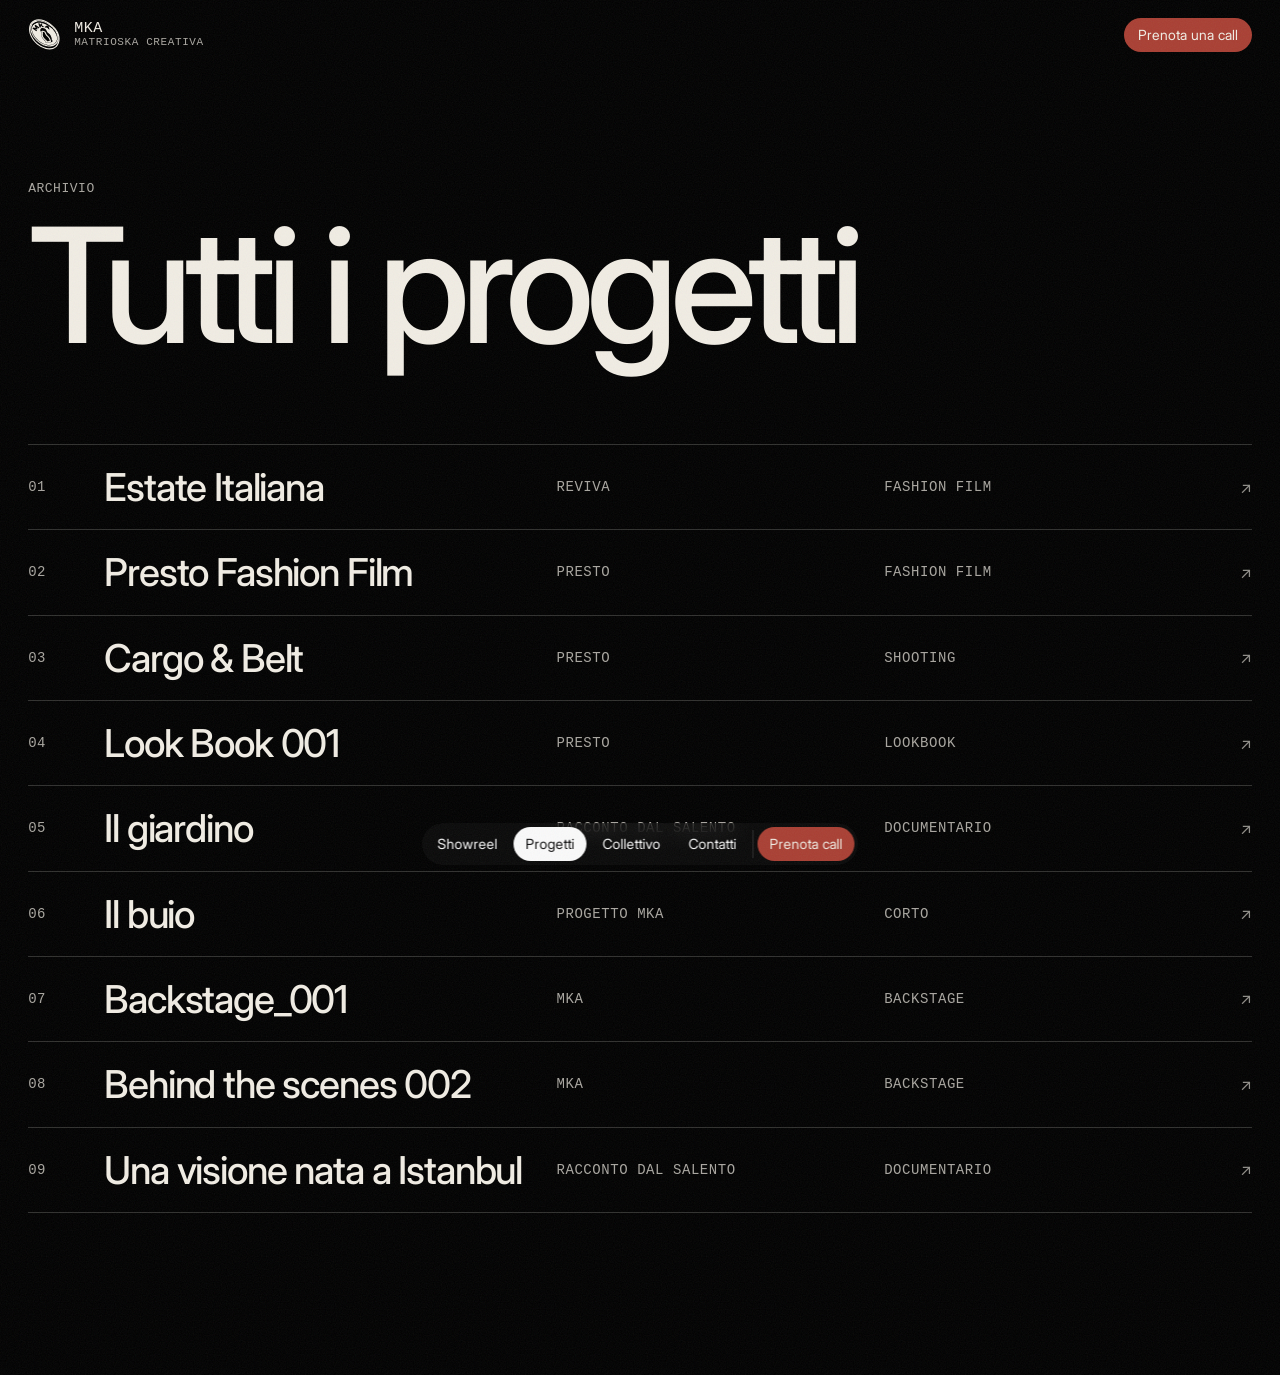
==== progetti.html @ 6718ba5a "Prototipo del sito MKA: mosaico che si apre sullo showreel, pillola di navigazione, progetti, collet" ====
<!doctype html>
<html lang="it">
<head>
<meta charset="utf-8">
<meta name="viewport" content="width=device-width, initial-scale=1, viewport-fit=cover">
<title>Progetti · MKA Matrioska Creativa</title>
<meta name="description" content="Tutti i lavori di MKA, Matrioska Creativa.">
<meta name="theme-color" content="#000000">
<link rel="icon" href="logo/moneta-crema.svg" type="image/svg+xml">
<link rel="preconnect" href="https://fonts.googleapis.com">
<link rel="preconnect" href="https://fonts.gstatic.com" crossorigin>
<link href="https://fonts.googleapis.com/css2?family=Datatype:wdth,wght@75..100,100..900&family=Inter:opsz,wght@14..32,400..600&display=swap" rel="stylesheet">
<link rel="stylesheet" href="css/style.css">
<style>
  .index { padding: 20vh var(--pad) 18vh; }
  .rows { list-style: none; margin: 0; padding: 0; border-top: 1px solid rgba(241,237,228,.2); }
  .rows a {
    display: grid; grid-template-columns: 60px 1.4fr 1fr 1fr 40px; align-items: center; gap: 16px;
    padding: 22px 0; border-bottom: 1px solid rgba(241,237,228,.2); text-decoration: none;
    transition: padding .45s var(--ease), background-color .3s;
  }
  .rows a:hover { padding-left: 14px; padding-right: 14px; background: rgba(241,237,228,.04); }
  .rows .t { font-size: clamp(22px, 3vw, 44px); font-weight: 500; letter-spacing: -.03em; line-height: 1.05; }
  .rows .m { font-family: var(--f-mono); font-stretch: 80%; font-size: 14px; text-transform: uppercase; letter-spacing: .04em; opacity: .7; }
  .rows .ar { justify-self: end; opacity: .6; }
  .peek {
    position: fixed; left: 0; top: 0; z-index: 40; width: 300px; aspect-ratio: 4 / 3; border-radius: 12px; overflow: hidden;
    pointer-events: none; opacity: 0; transform: translate(-50%, -50%) scale(.9); transition: opacity .3s, transform .45s var(--ease);
  }
  .peek.on { opacity: 1; transform: translate(-50%, -50%) scale(1); }
  .peek img { width: 100%; height: 100%; object-fit: cover; }
  @media (max-width: 760px) {
    .rows a { grid-template-columns: 36px 1fr 24px; }
    .rows .m { grid-column: 2; }
    .rows .ar { grid-row: 1; grid-column: 3; }
    .peek { display: none; }
  }
</style>
</head>
<body class="nav-on">
<div class="grain" aria-hidden="true"></div>
<header class="top">
  <a class="brand" href="index.html" aria-label="MKA, torna alla home">
    <img src="logo/moneta-crema.svg" alt="" width="34" height="34">
    <span class="brand-txt">MKA<span class="brand-sub">Matrioska Creativa</span></span>
  </a>
  <a class="cta-top" href="index.html#call">Prenota una call</a>
</header>

<main class="index">
  <p class="label">Archivio</p>
  <h1 class="sec-title" style="margin-bottom:clamp(40px,7vw,96px)">Tutti i progetti</h1>
  <ul class="rows" id="rows"></ul>
</main>

<div class="peek" id="peek" aria-hidden="true"><img alt="" id="peekImg"></div>

<nav class="pill on" aria-label="Navigazione">
  <span class="pill-ind" aria-hidden="true" style="opacity:0"></span>
  <a href="index.html#top" class="pl-reel">Showreel</a>
  <a href="index.html#progetti" class="is-lit" style="background:#fafafa">Progetti</a>
  <a href="index.html#collettivo">Collettivo</a>
  <a href="index.html#call">Contatti</a>
  <i class="pill-sep" aria-hidden="true"></i>
  <a href="index.html#call" class="pill-call">Prenota call</a>
</nav>

<script type="module">
  import { PROJECTS } from "./js/data.js";
  const rows = document.getElementById("rows");
  rows.innerHTML = PROJECTS.map((p, i) => `
    <li><a href="${p.url}" target="_blank" rel="noopener" data-img="img/${p.imgs[0]}.jpg">
      <span class="m">${String(i + 1).padStart(2, "0")}</span>
      <span class="t">${p.title}</span>
      <span class="m">${p.client}</span>
      <span class="m">${p.tag}</span>
      <span class="ar" aria-hidden="true">&#8599;</span>
    </a></li>`).join("");
  const peek = document.getElementById("peek"), pimg = document.getElementById("peekImg");
  rows.querySelectorAll("a").forEach((a) => {
    a.addEventListener("pointerenter", () => { pimg.src = a.dataset.img; peek.classList.add("on"); });
    a.addEventListener("pointerleave", () => peek.classList.remove("on"));
    a.addEventListener("pointermove", (e) => { peek.style.left = e.clientX + 180 + "px"; peek.style.top = e.clientY + "px"; });
  });
</script>
</body>
</html>
---- css/style.css ----
/* MKA · Matrioska Creativa, prototipo.
   Colori e font da branding.pdf. Neue Haas Grotesk Display non ha licenza web:
   al suo posto Inter con l'asse ottico fermo a 32 (Inter Display). Quando ci
   saranno i file con licenza, basta metterli in fonts/ e il @font-face sotto
   li prende per primi. */

@font-face {
  font-family: "NHaas Display";
  src: url("../fonts/NHaasGroteskDSPro-55Rg.woff2") format("woff2");
  font-weight: 400; font-display: swap;
}
@font-face {
  font-family: "NHaas Display";
  src: url("../fonts/NHaasGroteskDSPro-65Md.woff2") format("woff2");
  font-weight: 500; font-display: swap;
}

:root {
  --red: #A93F33;
  --slate: #748C8E;
  --blue: #229CD2;
  --yellow: #F0E630;
  --cream: #F1EDE4;
  --white: #FFFFFF;
  --black: #000000;
  --ink: #121212;

  --f-sans: "NHaas Display", "Inter", system-ui, sans-serif;
  --f-mono: "Datatype", ui-monospace, monospace;

  --pad: clamp(16px, 2.2vw, 32px);
  --ease: cubic-bezier(.22, 1, .36, 1);

  /* geometria del mosaico: ogni tessera è grande come lo schermo */
  --tw: 100vw;
  --th: 100vh;
  --g: clamp(16px, 4vw, 60px);
}
@supports (height: 100svh) { :root { --th: 100svh; } }

*, *::before, *::after { box-sizing: border-box; }
html { -webkit-text-size-adjust: 100%; scroll-behavior: smooth; }
@media (prefers-reduced-motion: reduce) { html { scroll-behavior: auto; } }
body {
  margin: 0;
  background: var(--black);
  color: var(--cream);
  font-family: var(--f-sans);
  font-variation-settings: "opsz" 32;
  font-size: 16px;
  line-height: 1.45;
  -webkit-font-smoothing: antialiased;
  overflow-x: clip;
}
img { display: block; max-width: 100%; }
a { color: inherit; }
button { font: inherit; color: inherit; }
::selection { background: var(--yellow); color: var(--black); }

.skip { position: fixed; left: 12px; top: -60px; z-index: 100; background: var(--yellow); color: #000; padding: 8px 12px; border-radius: 99px; }
.skip:focus { top: 12px; }

.label, .hint, .reel-note, .band, .corner, .tc {
  font-family: var(--f-mono);
  font-stretch: 80%;
  font-size: 13px;
  letter-spacing: .04em;
  text-transform: uppercase;
}

/* grana pellicola, ferma se si chiede meno movimento */
.grain {
  position: fixed; inset: -60%; z-index: 90; pointer-events: none;
  opacity: .07;
  background-image: url("data:image/svg+xml,%3Csvg xmlns='http://www.w3.org/2000/svg' width='220' height='220'%3E%3Cfilter id='n'%3E%3CfeTurbulence type='fractalNoise' baseFrequency='.85' numOctaves='2' stitchTiles='stitch'/%3E%3C/filter%3E%3Crect width='100%25' height='100%25' filter='url(%23n)'/%3E%3C/svg%3E");
  animation: grain .9s steps(6) infinite;
}
@keyframes grain {
  0% { transform: translate(0, 0); } 20% { transform: translate(-4%, 3%); }
  40% { transform: translate(3%, -5%); } 60% { transform: translate(-6%, -2%); }
  80% { transform: translate(5%, 4%); } 100% { transform: translate(0, 0); }
}

/* ─── bottoni ─── */
.btn {
  display: inline-flex; align-items: center; gap: .4em;
  height: 46px; padding: 0 22px; border: 0; border-radius: 99px;
  font-size: 15px; font-weight: 500; text-decoration: none; cursor: pointer;
  transition: transform .4s var(--ease), background-color .3s, color .3s;
}
.btn:hover { transform: translateY(-2px); }
.btn:active { transform: translateY(0) scale(.98); }
.btn-red { background: var(--red); color: var(--cream); }
.btn-red:hover { background: #bb4a3d; }
.btn-cream { background: var(--cream); color: var(--black); }
.btn-ink { background: var(--black); color: var(--cream); }
.btn-ink:hover { background: var(--ink); }
:focus-visible { outline: 2px solid var(--yellow); outline-offset: 3px; }

/* ─── testata ─── */
.top {
  position: fixed; inset: 0 0 auto 0; z-index: 60;
  display: flex; justify-content: space-between; align-items: center;
  padding: 18px var(--pad);
  pointer-events: none;
}
.top > * { pointer-events: auto; }
.brand {
  display: flex; align-items: center; gap: 12px; text-decoration: none;
  mix-blend-mode: difference;
}
.brand img { width: 34px; height: 34px; }
.brand-txt { font-family: var(--f-mono); font-stretch: 80%; font-size: 15px; letter-spacing: .04em; line-height: 1.05; display: flex; flex-direction: column; }
.brand-sub { font-size: 11px; opacity: .7; text-transform: uppercase; }
.cta-top {
  height: 34px; display: inline-flex; align-items: center; padding: 0 14px;
  border-radius: 99px; background: var(--red); color: var(--cream);
  font-size: 14px; text-decoration: none;
  transition: background-color .3s;
}
.cta-top:hover { background: #bb4a3d; }
body.on-call .cta-top { background: var(--black); }
body.on-call .cta-top:hover { background: var(--ink); }

.corner {
  position: fixed; bottom: 47px; z-index: 55; font-size: 12px;
  color: var(--cream); mix-blend-mode: difference; text-decoration: none;
  opacity: 0; transition: opacity .5s;
}
.corner-l { left: var(--pad); }
.corner-r { right: var(--pad); }
body.nav-on .corner { opacity: .75; }
@media (max-width: 900px) { .corner { display: none; } }

/* ═══ APERTURA ═══ */
.hero { position: relative; height: calc(var(--th) * 2.3); }
.hero-stage {
  position: sticky; top: 0; height: var(--th); overflow: hidden;
  background: var(--black);
}

/* La griglia è 3x3 tessere grandi quanto lo schermo. JS muove tre variabili:
   --s scala, --r rotazione, --k quanto sono sfalsate le colonne (1 a riposo, 0 alla fine). */
.grid {
  --s: .4; --r: -30deg; --k: 1; --rad: 28px;
  position: absolute; left: 50%; top: 50%;
  width: calc(var(--tw) * 3 + var(--g) * 2);
  height: calc(var(--th) * 3 + var(--g) * 2);
  margin-left: calc((var(--tw) * 3 + var(--g) * 2) / -2);
  margin-top: calc((var(--th) * 3 + var(--g) * 2) / -2);
  display: flex; gap: var(--g);
  transform: rotate(var(--r)) scale(var(--s));
  transform-origin: 50% 50%;
  will-change: transform;
}
.col { display: flex; flex-direction: column; gap: var(--g); will-change: transform; }
.col[data-col="0"] { transform: translateY(calc(var(--th) * -.38 * var(--k))); }
.col[data-col="1"] { transform: translateY(calc(var(--th) * -.04 * var(--k))); }
.col[data-col="2"] { transform: translateY(calc(var(--th) * .25 * var(--k))); }

.tile {
  position: relative; margin: 0;
  width: var(--tw); height: var(--th);
  border-radius: var(--rad); overflow: hidden;
  background: #111;
}
.tile > img, .reel-stills img {
  position: absolute; inset: 0; width: 100%; height: 100%; object-fit: cover;
}
.tile:not(.tile-reel) > img { animation: drift 16s ease-in-out infinite alternate; }
.col[data-col="1"] .tile:not(.tile-reel) > img { animation-duration: 19s; animation-direction: alternate-reverse; }
@keyframes drift { from { transform: scale(1.02) translate(0, 0); } to { transform: scale(1.12) translate(-2%, 1.5%); } }

/* lo showreel: fermi immagine a dissolvenza finché il video non si può incorporare */
.reel-stills img { opacity: 0; transition: opacity 1.1s ease; transform: scale(1.04); }
.reel-stills img.on { opacity: 1; animation: kb 6s linear forwards; }
@keyframes kb { from { transform: scale(1.04); } to { transform: scale(1.14); } }
.reel-player { position: absolute; inset: 0; opacity: 0; transition: opacity .8s; }
.reel-player.ready { opacity: 1; }
.reel-player iframe { position: absolute; left: 50%; top: 50%; width: 177.78vh; height: 56.25vw; min-width: 100%; min-height: 100%; transform: translate(-50%, -50%); border: 0; }

.hero-shade {
  position: absolute; inset: 0; pointer-events: none;
  background: radial-gradient(60% 55% at 50% 50%, rgba(0,0,0,.55), rgba(0,0,0,.15) 70%, rgba(0,0,0,.35));
  opacity: var(--shade, 1);
}
.hero-front {
  position: absolute; inset: 0; z-index: 3;
  display: flex; flex-direction: column; align-items: center; justify-content: center;
  padding: 0 var(--pad);
  opacity: var(--front, 1);
  transform: scale(var(--front-s, 1));
  pointer-events: none;
}
.hero-front a { pointer-events: auto; }
.hero-logo { margin: 0; width: min(78vw, 980px); }
.hero-logo img { width: 100%; height: auto; filter: drop-shadow(0 6px 30px rgba(0,0,0,.35)); }
.hero-line { margin: 22px 0 0; font-size: clamp(15px, 1.4vw, 19px); opacity: .85; }
.hero-bottom {
  position: absolute; left: 0; right: 0; bottom: max(32px, env(safe-area-inset-bottom));
  display: flex; flex-direction: column; align-items: center; gap: 14px;
}
.hint { opacity: .7; }
.hint::after { content: ""; display: block; width: 1px; height: 26px; margin: 8px auto 0; background: currentColor; transform-origin: top; animation: tick 1.8s var(--ease) infinite; }
@keyframes tick { 0% { transform: scaleY(0); } 50% { transform: scaleY(1); } 100% { transform: scaleY(1); opacity: 0; } }

/* bande cinema */
.band {
  position: absolute; left: 0; right: 0; z-index: 4;
  height: calc(var(--bh, 0px) * var(--bk, 0));
  background: var(--black);
  display: flex; align-items: center; justify-content: space-between;
  padding: 0 var(--pad); overflow: hidden;
  color: var(--cream);
}
.band > * { opacity: var(--bk, 0); }
.band-t { top: 0; justify-content: center; gap: 32px; }
.band-b { bottom: 0; }
@media (max-width: 720px) { .band-t { align-items: flex-end; padding-bottom: 10px; } }

.reel-ui {
  position: absolute; z-index: 5; left: var(--pad);
  bottom: calc(var(--bh, 0px) * var(--bk, 0) + 22px);
  display: flex; flex-direction: column; align-items: flex-start; gap: 12px;
  opacity: 0; transform: translateY(12px);
  transition: opacity .6s var(--ease), transform .6s var(--ease);
  pointer-events: none;
}
.reel-ui.on { opacity: 1; transform: none; pointer-events: auto; }
.reel-note { margin: 0; opacity: .75; }
@media (max-width: 720px) { .reel-ui { bottom: calc(var(--bh, 0px) * var(--bk, 0) + 86px); } }

/* ═══ PILLOLA (misure di unscene.work) ═══ */
.pill {
  position: fixed; left: 50%; bottom: max(35px, env(safe-area-inset-bottom)); z-index: 70;
  display: flex; align-items: center; gap: 4px; padding: 4px;
  border-radius: 99px;
  background: rgba(18, 18, 18, .5);
  -webkit-backdrop-filter: blur(10px); backdrop-filter: blur(10px);
  transform: translate(-50%, 30px);
  opacity: 0;
  clip-path: inset(0 calc(50% - 21px) round 99px);
  transition: transform .7s var(--ease), opacity .5s, clip-path .8s var(--ease) .12s;
  pointer-events: none;
}
.pill.on { transform: translate(-50%, 0); opacity: 1; clip-path: inset(0 0 round 99px); pointer-events: auto; }
.pill a {
  position: relative; z-index: 1;
  display: inline-flex; align-items: center; height: 34px; padding: 8px 12px;
  border-radius: 99px; color: #fafafa; text-decoration: none;
  font-size: 14px; line-height: 18px; white-space: nowrap;
  opacity: 0; transition: color .3s, opacity .4s;
}
.pill.on a { opacity: 1; transition-delay: 0s, .35s; }
.pill a.is-lit { color: var(--ink); }
.pill-ind {
  position: absolute; z-index: 0; top: 4px; left: 4px; height: 34px; width: 0;
  border-radius: 99px; background: #fafafa;
  transition: left .45s var(--ease), width .45s var(--ease), opacity .3s;
}
.pill-sep { width: 1px; height: 28px; background: rgba(250, 250, 250, .14); }
.pill a.pill-call { background: var(--red); color: var(--cream); }
.pill a.pill-call:hover { background: #bb4a3d; }
@media (max-width: 560px) {
  .pill a { padding: 8px 10px; font-size: 13px; }
  .pill .pl-reel { display: none; }
}
@media (max-width: 380px) { .pill a { padding: 8px 8px; font-size: 12.5px; } }

/* ═══ SEZIONI ═══ */
.sec-title {
  margin: 0; font-weight: 500;
  font-size: clamp(64px, 12.5vw, 210px);
  line-height: .86; letter-spacing: -.055em;
}
.label { margin: 0 0 18px; opacity: .7; }

.reveal { opacity: 0; transform: translateY(26px); transition: opacity .9s var(--ease), transform .9s var(--ease); }
.reveal.in { opacity: 1; transform: none; }

/* ─── progetti ─── */
.work { position: relative; z-index: 2; background: var(--black); padding: 20vh var(--pad) 16vh; }
.sec-head {
  display: grid; grid-template-columns: 1fr auto; align-items: end;
  margin-bottom: clamp(40px, 7vw, 96px);
}
.sec-head .label { grid-column: 1 / -1; }
.link-all {
  font-family: var(--f-mono); font-stretch: 80%; text-transform: uppercase; letter-spacing: .04em;
  font-size: 14px; text-decoration: none; padding: 10px 16px; border: 1px solid rgba(241,237,228,.35); border-radius: 99px;
  transition: background-color .3s, color .3s, border-color .3s;
  margin-bottom: 1.2vw;
}
.link-all:hover { background: var(--cream); color: var(--black); border-color: var(--cream); }

.work-grid { display: grid; grid-template-columns: 1fr 1fr; gap: 64px 24px; }
.card { display: block; text-decoration: none; cursor: none; }
@media (hover: none), (pointer: coarse) { .card { cursor: pointer; } }
.card-media {
  position: relative; aspect-ratio: 16 / 10; overflow: hidden;
  border-radius: 14px; background: #111;
}
.card-media img {
  position: absolute; inset: 0; width: 100%; height: 100%; object-fit: cover;
  opacity: 0; transform: scale(1.02);
  transition: opacity .5s ease, transform 1.4s var(--ease);
}
.card-media img.on { opacity: 1; }
.card:hover .card-media img { transform: scale(1.07); }
.card-media::after {
  content: ""; position: absolute; inset: 0; border-radius: inherit;
  box-shadow: inset 0 0 0 0 var(--acc, var(--cream)); transition: box-shadow .4s var(--ease);
}
.card:hover .card-media::after { box-shadow: inset 0 0 0 4px var(--acc, var(--cream)); }
.card-tc {
  position: absolute; left: 14px; top: 12px; z-index: 2;
  font-family: var(--f-mono); font-stretch: 80%; font-size: 12px; letter-spacing: .04em;
  padding: 4px 8px; border-radius: 99px; background: rgba(0,0,0,.5);
  -webkit-backdrop-filter: blur(6px); backdrop-filter: blur(6px);
}
.card-meta {
  display: grid; grid-template-columns: auto 1fr auto; gap: 4px 16px; align-items: baseline;
  padding-top: 16px;
}
.card-n { font-family: var(--f-mono); font-stretch: 80%; font-size: 13px; opacity: .55; }
.card-title { margin: 0; font-size: clamp(22px, 2.2vw, 32px); font-weight: 500; letter-spacing: -.02em; line-height: 1.1; }
.card-client { grid-column: 2; font-family: var(--f-mono); font-stretch: 80%; font-size: 14px; text-transform: uppercase; letter-spacing: .04em; opacity: .7; }
.card-tag {
  grid-column: 3; grid-row: 1; justify-self: end;
  font-family: var(--f-mono); font-stretch: 80%; font-size: 12px; text-transform: uppercase; letter-spacing: .04em;
  padding: 4px 9px; border-radius: 99px; background: var(--acc); color: var(--tag-ink, var(--black));
}

/* etichetta che segue il puntatore sopra le card */
.cur {
  position: fixed; left: 0; top: 0; z-index: 80; pointer-events: none;
  font-family: var(--f-mono); font-stretch: 80%; font-size: 13px; text-transform: uppercase; letter-spacing: .04em;
  padding: 9px 14px; border-radius: 99px; background: var(--cream); color: var(--black);
  transform: translate(-50%, -50%) scale(0); transition: transform .35s var(--ease);
}
.cur.on { transform: translate(-50%, -50%) scale(1); }
@media (hover: none), (pointer: coarse) { .cur { display: none; } }

/* ─── il collettivo ─── */
.crew {
  position: relative; z-index: 2;
  background: var(--cream); color: var(--black);
  display: grid; grid-template-columns: minmax(300px, 5fr) 7fr; gap: 40px;
  padding: 18vh var(--pad) 16vh;
}
.crew-text { align-self: start; position: sticky; top: 110px; }
.crew-lead { margin: 34px 0 0; font-size: clamp(22px, 2.3vw, 34px); line-height: 1.15; letter-spacing: -.02em; font-weight: 500; max-width: 18em; }
.crew-body { margin: 18px 0 0; font-size: 17px; max-width: 30em; opacity: .8; }
.skills { list-style: none; padding: 0; margin: 30px 0 0; display: flex; flex-wrap: wrap; gap: 8px; max-width: 34em; }
.skills li {
  font-family: var(--f-mono); font-stretch: 80%; text-transform: uppercase; letter-spacing: .04em; font-size: 13px;
  padding: 6px 12px; border: 1px solid rgba(0,0,0,.3); border-radius: 99px;
}
.hint-ink { margin-top: 36px; }

.table { position: relative; min-height: 760px; touch-action: pan-y; }
.polaroid {
  --x: 0px; --y: 0px; --rot: 0deg;
  position: absolute; width: clamp(190px, 17vw, 250px);
  margin: 0; padding: 12px 12px 0; background: var(--white);
  box-shadow: 0 1px 1px rgba(0,0,0,.08), 0 14px 34px -12px rgba(0,0,0,.35);
  transform: translate(var(--x), var(--y)) rotate(var(--rot));
  transition: transform .5s var(--ease), box-shadow .4s;
  cursor: grab; user-select: none; -webkit-user-select: none; touch-action: none;
}
.polaroid:hover { transform: translate(var(--x), var(--y)) rotate(0deg) scale(1.04); box-shadow: 0 1px 1px rgba(0,0,0,.08), 0 26px 50px -16px rgba(0,0,0,.45); }
.polaroid.drag { transition: box-shadow .3s; cursor: grabbing; transform: translate(var(--x), var(--y)) rotate(0deg) scale(1.06); }
.polaroid img { width: 100%; aspect-ratio: 1; object-fit: cover; filter: grayscale(.25) contrast(1.05) sepia(.08); pointer-events: none; }
.polaroid figcaption { padding: 12px 2px 16px; line-height: 1.2; }
.polaroid b { display: block; font-weight: 500; font-size: 17px; letter-spacing: -.01em; }
.polaroid span { display: block; margin-top: 4px; font-family: var(--f-mono); font-stretch: 80%; text-transform: uppercase; letter-spacing: .04em; font-size: 12px; opacity: .65; }

/* ─── prenota una call ─── */
.call {
  position: relative; z-index: 2;
  background: var(--red); color: var(--cream);
  display: grid; grid-template-columns: 5fr 7fr; gap: clamp(32px, 5vw, 80px);
  padding: 18vh var(--pad) 18vh;
}
.call-lead { margin: 30px 0 0; font-size: clamp(18px, 1.6vw, 22px); max-width: 26em; }
.call-links { list-style: none; padding: 0; margin: 36px 0 0; display: grid; gap: 8px; }
.call-links a { font-family: var(--f-mono); font-stretch: 80%; text-transform: uppercase; letter-spacing: .04em; font-size: 15px; text-decoration: none; border-bottom: 1px solid rgba(241,237,228,.4); }
.call-links a:hover { border-color: var(--cream); }

.form { display: grid; gap: 28px; align-content: start; padding-top: 34px; }
.row2 { display: grid; grid-template-columns: 1fr 1fr; gap: 28px; }
.field { display: grid; gap: 6px; }
.field > span, .chips legend {
  font-family: var(--f-mono); font-stretch: 80%; text-transform: uppercase; letter-spacing: .04em; font-size: 13px; opacity: .85;
}
.field input, .field textarea {
  width: 100%; padding: 10px 0; border: 0; border-bottom: 1px solid rgba(241,237,228,.45);
  background: transparent; color: var(--cream); font: inherit; font-size: 19px; border-radius: 0;
  transition: border-color .3s;
}
.field textarea { resize: vertical; min-height: 110px; }
.field input:focus, .field textarea:focus { outline: none; border-color: var(--cream); }
.field input::-webkit-calendar-picker-indicator { filter: invert(1); opacity: .8; }
.field.bad input, .field.bad textarea { border-color: var(--yellow); }
.chips { border: 0; padding: 0; margin: 0; display: flex; flex-wrap: wrap; gap: 8px; }
.chips legend { padding: 0; margin-bottom: 12px; }
.chips label { position: relative; }
.chips input { position: absolute; opacity: 0; inset: 0; margin: 0; cursor: pointer; }
.chips span {
  display: inline-flex; height: 36px; align-items: center; padding: 0 14px; border-radius: 99px;
  border: 1px solid rgba(241,237,228,.5); font-size: 15px; transition: background-color .25s, color .25s, border-color .25s;
}
.chips label:hover span { border-color: var(--cream); }
.chips input:checked + span { background: var(--cream); color: var(--red); border-color: var(--cream); }
.chips input:focus-visible + span { outline: 2px solid var(--yellow); outline-offset: 3px; }
.form-end { display: flex; align-items: center; gap: 20px; flex-wrap: wrap; }
.form-msg { margin: 0; font-family: var(--f-mono); font-stretch: 80%; text-transform: uppercase; letter-spacing: .04em; font-size: 14px; }

/* ─── piede ─── */
.foot { position: relative; z-index: 2; background: var(--black); padding: 12vh var(--pad) 130px; }
.foot-logo { width: 100%; height: auto; }
.foot-row {
  display: flex; flex-wrap: wrap; gap: 12px 28px; margin-top: 40px;
  font-family: var(--f-mono); font-stretch: 80%; text-transform: uppercase; letter-spacing: .04em; font-size: 14px;
}
.foot-row a { text-decoration: none; opacity: .8; }
.foot-row a:hover { opacity: 1; }
.foot-row span { margin-right: auto; opacity: .6; }

/* ─── modale showreel ─── */
.modal {
  width: 100vw; height: 100vh; max-width: none; max-height: none; margin: 0; padding: 0; border: 0;
  background: rgba(0,0,0,.94); color: var(--cream);
}
.modal::backdrop { background: transparent; }
.modal[open] { display: grid; place-items: center; }
.modal-box { width: min(92vw, 160vh); aspect-ratio: 16 / 9; position: relative; background: #0a0a0a; border-radius: 10px; overflow: hidden; }
.modal-box iframe { position: absolute; inset: 0; width: 100%; height: 100%; border: 0; }
.modal-fb { position: absolute; inset: 0; display: grid; place-content: center; gap: 18px; text-align: center; padding: 24px; }
.modal-fb p { margin: 0; max-width: 34em; opacity: .8; }
.modal-x { position: absolute; top: 18px; right: var(--pad); background: none; border: 0; cursor: pointer; font-family: var(--f-mono); font-stretch: 80%; text-transform: uppercase; letter-spacing: .04em; font-size: 14px; }

/* ─── telefono ─── */
@media (max-width: 860px) {
  .work-grid { grid-template-columns: 1fr; gap: 48px; }
  .crew, .call { grid-template-columns: 1fr; }
  .crew-text { position: static; }
  .table {
    min-height: 0; display: grid; grid-template-columns: 1fr 1fr; gap: 22px 14px; padding-top: 10px;
  }
  .polaroid { position: relative; width: auto; left: auto !important; top: auto !important; --x: 0px !important; --y: 0px !important; cursor: default; touch-action: auto; }
  .row2 { grid-template-columns: 1fr; }
  .sec-head { grid-template-columns: 1fr; gap: 20px; }
  .link-all { justify-self: start; }
  .brand-sub { display: none; }
}

@media (prefers-reduced-motion: reduce) {
  .grain, .tile > img, .hint::after { animation: none !important; }
  .reel-stills img.on { animation: none; }
  .reveal { opacity: 1; transform: none; transition: none; }
}
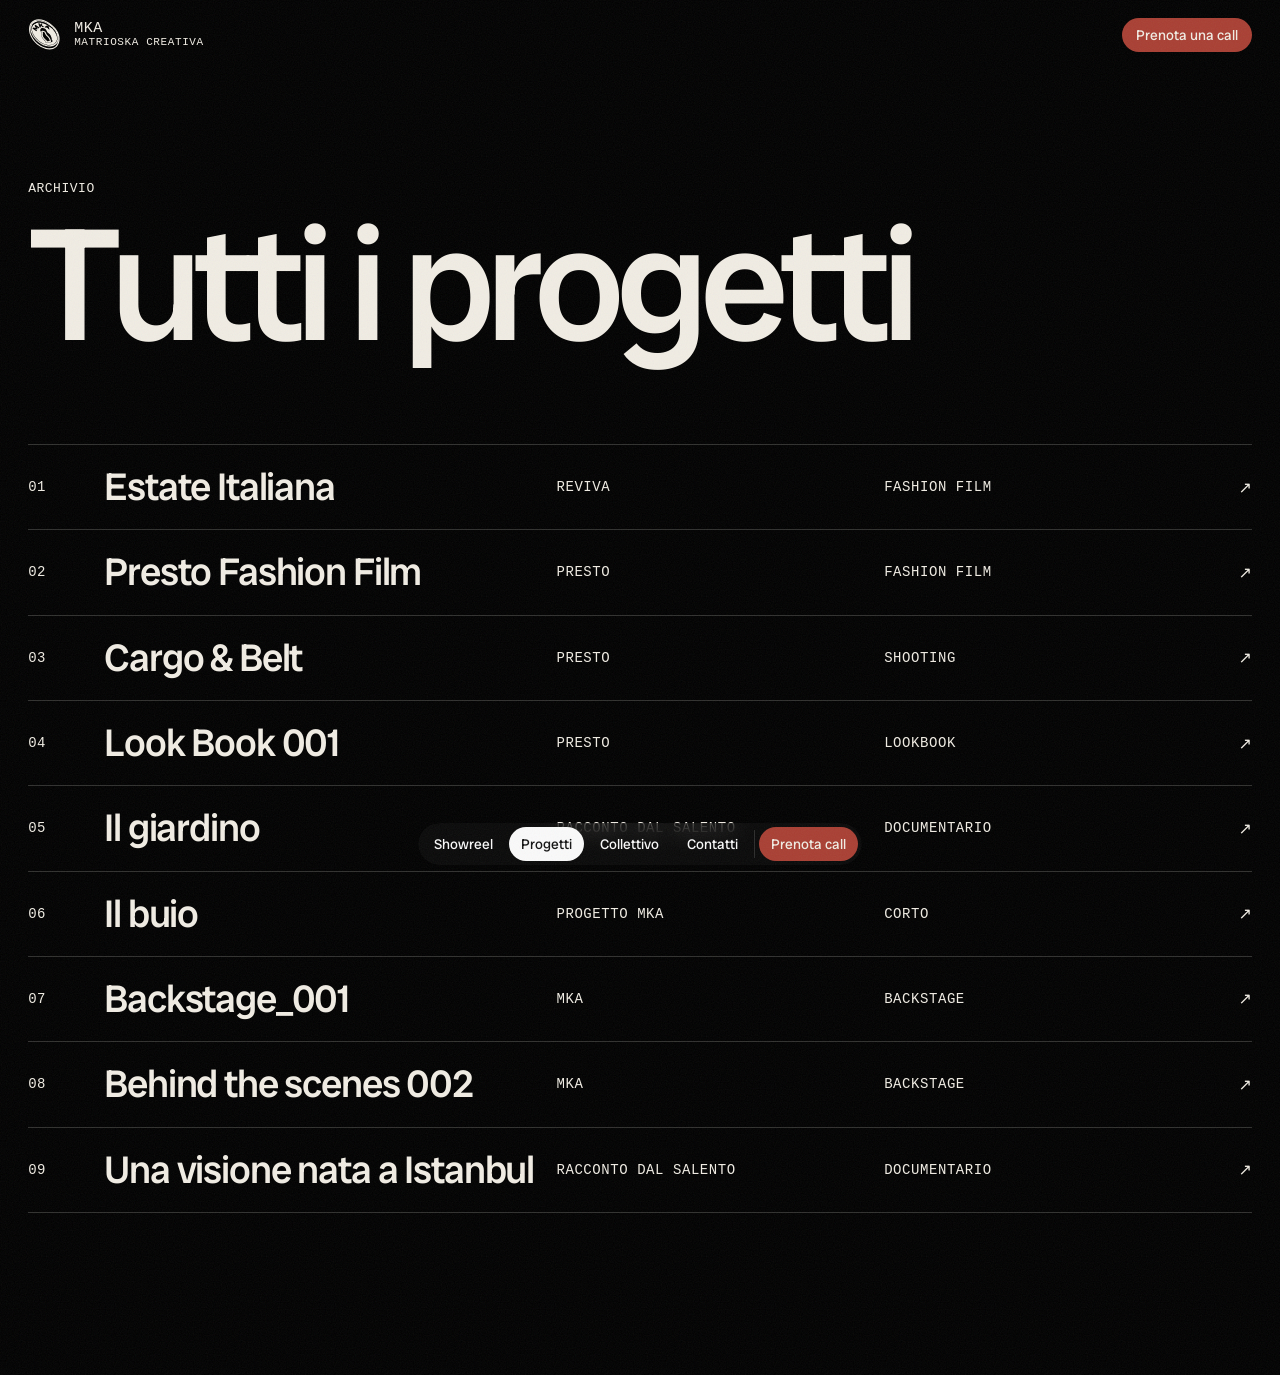
==== commit 934193b4: "cambio font + animazione" ====
--- a/progetti.html
+++ b/progetti.html
@@ -9,7 +9,7 @@
 <link rel="icon" href="logo/moneta-crema.svg" type="image/svg+xml">
 <link rel="preconnect" href="https://fonts.googleapis.com">
 <link rel="preconnect" href="https://fonts.gstatic.com" crossorigin>
-<link href="https://fonts.googleapis.com/css2?family=Datatype:wdth,wght@75..100,100..900&family=Inter:opsz,wght@14..32,400..600&display=swap" rel="stylesheet">
+<link href="https://fonts.googleapis.com/css2?family=Datatype:wdth,wght@75..100,100..900&family=Radio+Canada+Big:wght@400;500&display=swap" rel="stylesheet">
 <link rel="stylesheet" href="css/style.css">
 <style>
   .index { padding: 20vh var(--pad) 18vh; }
@@ -21,8 +21,8 @@
   }
   .rows a:hover { padding-left: 14px; padding-right: 14px; background: rgba(241,237,228,.04); }
   .rows .t { font-size: clamp(22px, 3vw, 44px); font-weight: 500; letter-spacing: -.03em; line-height: 1.05; }
-  .rows .m { font-family: var(--f-mono); font-stretch: 80%; font-size: 14px; text-transform: uppercase; letter-spacing: .04em; opacity: .7; }
-  .rows .ar { justify-self: end; opacity: .6; }
+  .rows .m { font-family: var(--f-mono); font-stretch: 80%; font-size: 14px; text-transform: uppercase; letter-spacing: .04em; }
+  .rows .ar { justify-self: end; }
   .peek {
     position: fixed; left: 0; top: 0; z-index: 40; width: 300px; aspect-ratio: 4 / 3; border-radius: 12px; overflow: hidden;
     pointer-events: none; opacity: 0; transform: translate(-50%, -50%) scale(.9); transition: opacity .3s, transform .45s var(--ease);
--- a/css/style.css
+++ b/css/style.css
@@ -1,19 +1,7 @@
 /* MKA · Matrioska Creativa, prototipo.
-   Colori e font da branding.pdf. Neue Haas Grotesk Display non ha licenza web:
-   al suo posto Inter con l'asse ottico fermo a 32 (Inter Display). Quando ci
-   saranno i file con licenza, basta metterli in fonts/ e il @font-face sotto
-   li prende per primi. */
-
-@font-face {
-  font-family: "NHaas Display";
-  src: url("../fonts/NHaasGroteskDSPro-55Rg.woff2") format("woff2");
-  font-weight: 400; font-display: swap;
-}
-@font-face {
-  font-family: "NHaas Display";
-  src: url("../fonts/NHaasGroteskDSPro-65Md.woff2") format("woff2");
-  font-weight: 500; font-display: swap;
-}
+   Colori e font da branding.pdf, aggiornato: il font primario ufficiale è
+   Radio Canada Big (Google Fonts), regular 400 per i testi e medium 500 per i
+   titoli. Il secondario resta Datatype. */
 
 :root {
   --red: #A93F33;
@@ -25,7 +13,7 @@
   --black: #000000;
   --ink: #121212;
 
-  --f-sans: "NHaas Display", "Inter", system-ui, sans-serif;
+  --f-sans: "Radio Canada Big", system-ui, sans-serif;
   --f-mono: "Datatype", ui-monospace, monospace;
 
   --pad: clamp(16px, 2.2vw, 32px);
@@ -36,7 +24,10 @@
   --th: 100vh;
   --g: clamp(16px, 4vw, 60px);
 }
-@supports (height: 100svh) { :root { --th: 100svh; } }
+/* stage e tessere prendono l'altezza con la barra degli indirizzi nascosta (lvh):
+   così quando la barra sparisce sotto il reel non resta una fascia vuota.
+   --ui è quanto spazio occupa la barra quando c'è, per tenere i comandi in vista. */
+@supports (height: 100lvh) { :root { --th: 100lvh; --ui: calc(100lvh - 100svh); } }
 
 *, *::before, *::after { box-sizing: border-box; }
 html { -webkit-text-size-adjust: 100%; scroll-behavior: smooth; }
@@ -46,7 +37,7 @@
   background: var(--black);
   color: var(--cream);
   font-family: var(--f-sans);
-  font-variation-settings: "opsz" 32;
+  font-weight: 400;
   font-size: 16px;
   line-height: 1.45;
   -webkit-font-smoothing: antialiased;
@@ -85,7 +76,7 @@
 .btn {
   display: inline-flex; align-items: center; gap: .4em;
   height: 46px; padding: 0 22px; border: 0; border-radius: 99px;
-  font-size: 15px; font-weight: 500; text-decoration: none; cursor: pointer;
+  font-size: 15px; text-decoration: none; cursor: pointer;
   transition: transform .4s var(--ease), background-color .3s, color .3s;
 }
 .btn:hover { transform: translateY(-2px); }
@@ -111,7 +102,7 @@
 }
 .brand img { width: 34px; height: 34px; }
 .brand-txt { font-family: var(--f-mono); font-stretch: 80%; font-size: 15px; letter-spacing: .04em; line-height: 1.05; display: flex; flex-direction: column; }
-.brand-sub { font-size: 11px; opacity: .7; text-transform: uppercase; }
+.brand-sub { font-size: 11px; text-transform: uppercase; }
 .cta-top {
   height: 34px; display: inline-flex; align-items: center; padding: 0 14px;
   border-radius: 99px; background: var(--red); color: var(--cream);
@@ -129,7 +120,7 @@
 }
 .corner-l { left: var(--pad); }
 .corner-r { right: var(--pad); }
-body.nav-on .corner { opacity: .75; }
+body.nav-on .corner { opacity: 1; }
 @media (max-width: 900px) { .corner { display: none; } }
 
 /* ═══ APERTURA ═══ */
@@ -139,43 +130,16 @@
   background: var(--black);
 }
 
-/* La griglia è 3x3 tessere grandi quanto lo schermo. JS muove tre variabili:
-   --s scala, --r rotazione, --k quanto sono sfalsate le colonne (1 a riposo, 0 alla fine). */
-.grid {
-  --s: .4; --r: -30deg; --k: 1; --rad: 28px;
-  position: absolute; left: 50%; top: 50%;
-  width: calc(var(--tw) * 3 + var(--g) * 2);
-  height: calc(var(--th) * 3 + var(--g) * 2);
-  margin-left: calc((var(--tw) * 3 + var(--g) * 2) / -2);
-  margin-top: calc((var(--th) * 3 + var(--g) * 2) / -2);
-  display: flex; gap: var(--g);
-  transform: rotate(var(--r)) scale(var(--s));
+/* Il mosaico è un <canvas> grande quanto lo schermo, disegnato da js/mosaic.js. */
+.mosaic, .mosaic-nojs { position: absolute; inset: 0; width: 100%; height: 100%; display: block; }
+.mosaic-nojs { object-fit: cover; }
+
+/* posto per il player Vimeo dello showreel, allineato da JS alla tessera centrale */
+.reel-player {
+  position: absolute; left: 50%; top: 50%; width: 100%; height: 100%;
+  opacity: 0; transition: opacity .8s; pointer-events: none; overflow: hidden;
   transform-origin: 50% 50%;
-  will-change: transform;
-}
-.col { display: flex; flex-direction: column; gap: var(--g); will-change: transform; }
-.col[data-col="0"] { transform: translateY(calc(var(--th) * -.38 * var(--k))); }
-.col[data-col="1"] { transform: translateY(calc(var(--th) * -.04 * var(--k))); }
-.col[data-col="2"] { transform: translateY(calc(var(--th) * .25 * var(--k))); }
-
-.tile {
-  position: relative; margin: 0;
-  width: var(--tw); height: var(--th);
-  border-radius: var(--rad); overflow: hidden;
-  background: #111;
-}
-.tile > img, .reel-stills img {
-  position: absolute; inset: 0; width: 100%; height: 100%; object-fit: cover;
-}
-.tile:not(.tile-reel) > img { animation: drift 16s ease-in-out infinite alternate; }
-.col[data-col="1"] .tile:not(.tile-reel) > img { animation-duration: 19s; animation-direction: alternate-reverse; }
-@keyframes drift { from { transform: scale(1.02) translate(0, 0); } to { transform: scale(1.12) translate(-2%, 1.5%); } }
-
-/* lo showreel: fermi immagine a dissolvenza finché il video non si può incorporare */
-.reel-stills img { opacity: 0; transition: opacity 1.1s ease; transform: scale(1.04); }
-.reel-stills img.on { opacity: 1; animation: kb 6s linear forwards; }
-@keyframes kb { from { transform: scale(1.04); } to { transform: scale(1.14); } }
-.reel-player { position: absolute; inset: 0; opacity: 0; transition: opacity .8s; }
+}
 .reel-player.ready { opacity: 1; }
 .reel-player iframe { position: absolute; left: 50%; top: 50%; width: 177.78vh; height: 56.25vw; min-width: 100%; min-height: 100%; transform: translate(-50%, -50%); border: 0; }
 
@@ -193,42 +157,52 @@
   pointer-events: none;
 }
 .hero-front a { pointer-events: auto; }
-.hero-logo { margin: 0; width: min(78vw, 980px); }
-.hero-logo img { width: 100%; height: auto; filter: drop-shadow(0 6px 30px rgba(0,0,0,.35)); }
-.hero-line { margin: 22px 0 0; font-size: clamp(15px, 1.4vw, 19px); opacity: .85; }
+.hero-logo { position: relative; margin: 0; width: min(78vw, 980px); }
+.hero-logo img { filter: drop-shadow(0 6px 30px rgba(0,0,0,.35)); }
+.hero-letters { width: 100%; height: auto; }
+/* la moneta è il pittogramma intero di branding.pdf (logo/moneta-crema.svg):
+   nel logo la R la copre in parte, qui resta intera. Posata nella O con scala
+   0,45685 e spostamento 614,27/216,38 rispetto al viewBox delle lettere
+   (460,370 1010x346), ricavati da M, K, A e matrioska dei due disegni */
+.hero-coin {
+  position: absolute; left: 50.103%; top: 1.813%; width: 17.912%; height: auto;
+  transform-origin: 50% 50%;
+}
+
+/* ─── intro: la moneta cade, si posa e va al suo posto nel logo (js/intro.js) ───
+   Con .intro sull'html tutto il resto è nascosto, il fondo resta nero. */
+.intro .mosaic, .intro .hero-shade, .intro .top, .intro .hero-line,
+.intro .hero-bottom, .intro .hero-letters, .intro .hero-coin { opacity: 0; }
+.hero-line { margin: 22px 0 0; font-size: clamp(15px, 1.4vw, 19px); }
 .hero-bottom {
-  position: absolute; left: 0; right: 0; bottom: max(32px, env(safe-area-inset-bottom));
+  position: absolute; left: 0; right: 0; bottom: calc(var(--ui, 0px) + max(32px, env(safe-area-inset-bottom)));
   display: flex; flex-direction: column; align-items: center; gap: 14px;
 }
-.hint { opacity: .7; }
+.hint { }
 .hint::after { content: ""; display: block; width: 1px; height: 26px; margin: 8px auto 0; background: currentColor; transform-origin: top; animation: tick 1.8s var(--ease) infinite; }
 @keyframes tick { 0% { transform: scaleY(0); } 50% { transform: scaleY(1); } 100% { transform: scaleY(1); opacity: 0; } }
 
-/* bande cinema */
+/* velature da cinema: sfumature sopra il reel, mai una banda nera piena */
 .band {
-  position: absolute; left: 0; right: 0; z-index: 4;
-  height: calc(var(--bh, 0px) * var(--bk, 0));
-  background: var(--black);
-  display: flex; align-items: center; justify-content: space-between;
-  padding: 0 var(--pad); overflow: hidden;
-  color: var(--cream);
-}
-.band > * { opacity: var(--bk, 0); }
-.band-t { top: 0; justify-content: center; gap: 32px; }
-.band-b { bottom: 0; }
-@media (max-width: 720px) { .band-t { align-items: flex-end; padding-bottom: 10px; } }
+  position: absolute; left: 0; right: 0; z-index: 4; height: 160px;
+  display: flex; align-items: flex-start; justify-content: center; gap: 32px;
+  padding: 74px var(--pad) 0; color: var(--cream);
+  opacity: var(--bk, 0); pointer-events: none;
+}
+.band-t { top: 0; background: linear-gradient(rgba(0,0,0,.6), transparent); }
+.band-b { bottom: 0; height: calc(var(--ui, 0px) + 220px); background: linear-gradient(transparent, rgba(0,0,0,.6)); }
 
 .reel-ui {
   position: absolute; z-index: 5; left: var(--pad);
-  bottom: calc(var(--bh, 0px) * var(--bk, 0) + 22px);
+  bottom: calc(var(--ui, 0px) + 100px);
   display: flex; flex-direction: column; align-items: flex-start; gap: 12px;
   opacity: 0; transform: translateY(12px);
   transition: opacity .6s var(--ease), transform .6s var(--ease);
   pointer-events: none;
 }
 .reel-ui.on { opacity: 1; transform: none; pointer-events: auto; }
-.reel-note { margin: 0; opacity: .75; }
-@media (max-width: 720px) { .reel-ui { bottom: calc(var(--bh, 0px) * var(--bk, 0) + 86px); } }
+.reel-note { margin: 0; }
+
 
 /* ═══ PILLOLA (misure di unscene.work) ═══ */
 .pill {
@@ -273,7 +247,7 @@
   font-size: clamp(64px, 12.5vw, 210px);
   line-height: .86; letter-spacing: -.055em;
 }
-.label { margin: 0 0 18px; opacity: .7; }
+.label { margin: 0 0 18px; }
 
 .reveal { opacity: 0; transform: translateY(26px); transition: opacity .9s var(--ease), transform .9s var(--ease); }
 .reveal.in { opacity: 1; transform: none; }
@@ -322,9 +296,9 @@
   display: grid; grid-template-columns: auto 1fr auto; gap: 4px 16px; align-items: baseline;
   padding-top: 16px;
 }
-.card-n { font-family: var(--f-mono); font-stretch: 80%; font-size: 13px; opacity: .55; }
+.card-n { font-family: var(--f-mono); font-stretch: 80%; font-size: 13px; }
 .card-title { margin: 0; font-size: clamp(22px, 2.2vw, 32px); font-weight: 500; letter-spacing: -.02em; line-height: 1.1; }
-.card-client { grid-column: 2; font-family: var(--f-mono); font-stretch: 80%; font-size: 14px; text-transform: uppercase; letter-spacing: .04em; opacity: .7; }
+.card-client { grid-column: 2; font-family: var(--f-mono); font-stretch: 80%; font-size: 14px; text-transform: uppercase; letter-spacing: .04em; }
 .card-tag {
   grid-column: 3; grid-row: 1; justify-self: end;
   font-family: var(--f-mono); font-stretch: 80%; font-size: 12px; text-transform: uppercase; letter-spacing: .04em;
@@ -350,7 +324,7 @@
 }
 .crew-text { align-self: start; position: sticky; top: 110px; }
 .crew-lead { margin: 34px 0 0; font-size: clamp(22px, 2.3vw, 34px); line-height: 1.15; letter-spacing: -.02em; font-weight: 500; max-width: 18em; }
-.crew-body { margin: 18px 0 0; font-size: 17px; max-width: 30em; opacity: .8; }
+.crew-body { margin: 18px 0 0; font-size: 17px; max-width: 30em; }
 .skills { list-style: none; padding: 0; margin: 30px 0 0; display: flex; flex-wrap: wrap; gap: 8px; max-width: 34em; }
 .skills li {
   font-family: var(--f-mono); font-stretch: 80%; text-transform: uppercase; letter-spacing: .04em; font-size: 13px;
@@ -373,7 +347,7 @@
 .polaroid img { width: 100%; aspect-ratio: 1; object-fit: cover; filter: grayscale(.25) contrast(1.05) sepia(.08); pointer-events: none; }
 .polaroid figcaption { padding: 12px 2px 16px; line-height: 1.2; }
 .polaroid b { display: block; font-weight: 500; font-size: 17px; letter-spacing: -.01em; }
-.polaroid span { display: block; margin-top: 4px; font-family: var(--f-mono); font-stretch: 80%; text-transform: uppercase; letter-spacing: .04em; font-size: 12px; opacity: .65; }
+.polaroid span { display: block; margin-top: 4px; font-family: var(--f-mono); font-stretch: 80%; text-transform: uppercase; letter-spacing: .04em; font-size: 12px; }
 
 /* ─── prenota una call ─── */
 .call {
@@ -391,7 +365,7 @@
 .row2 { display: grid; grid-template-columns: 1fr 1fr; gap: 28px; }
 .field { display: grid; gap: 6px; }
 .field > span, .chips legend {
-  font-family: var(--f-mono); font-stretch: 80%; text-transform: uppercase; letter-spacing: .04em; font-size: 13px; opacity: .85;
+  font-family: var(--f-mono); font-stretch: 80%; text-transform: uppercase; letter-spacing: .04em; font-size: 13px;
 }
 .field input, .field textarea {
   width: 100%; padding: 10px 0; border: 0; border-bottom: 1px solid rgba(241,237,228,.45);
@@ -423,9 +397,8 @@
   display: flex; flex-wrap: wrap; gap: 12px 28px; margin-top: 40px;
   font-family: var(--f-mono); font-stretch: 80%; text-transform: uppercase; letter-spacing: .04em; font-size: 14px;
 }
-.foot-row a { text-decoration: none; opacity: .8; }
-.foot-row a:hover { opacity: 1; }
-.foot-row span { margin-right: auto; opacity: .6; }
+.foot-row a { text-decoration: none; }
+.foot-row span { margin-right: auto; }
 
 /* ─── modale showreel ─── */
 .modal {
@@ -437,7 +410,7 @@
 .modal-box { width: min(92vw, 160vh); aspect-ratio: 16 / 9; position: relative; background: #0a0a0a; border-radius: 10px; overflow: hidden; }
 .modal-box iframe { position: absolute; inset: 0; width: 100%; height: 100%; border: 0; }
 .modal-fb { position: absolute; inset: 0; display: grid; place-content: center; gap: 18px; text-align: center; padding: 24px; }
-.modal-fb p { margin: 0; max-width: 34em; opacity: .8; }
+.modal-fb p { margin: 0; max-width: 34em; }
 .modal-x { position: absolute; top: 18px; right: var(--pad); background: none; border: 0; cursor: pointer; font-family: var(--f-mono); font-stretch: 80%; text-transform: uppercase; letter-spacing: .04em; font-size: 14px; }
 
 /* ─── telefono ─── */
@@ -456,7 +429,6 @@
 }
 
 @media (prefers-reduced-motion: reduce) {
-  .grain, .tile > img, .hint::after { animation: none !important; }
-  .reel-stills img.on { animation: none; }
+  .grain, .hint::after { animation: none !important; }
   .reveal { opacity: 1; transform: none; transition: none; }
 }
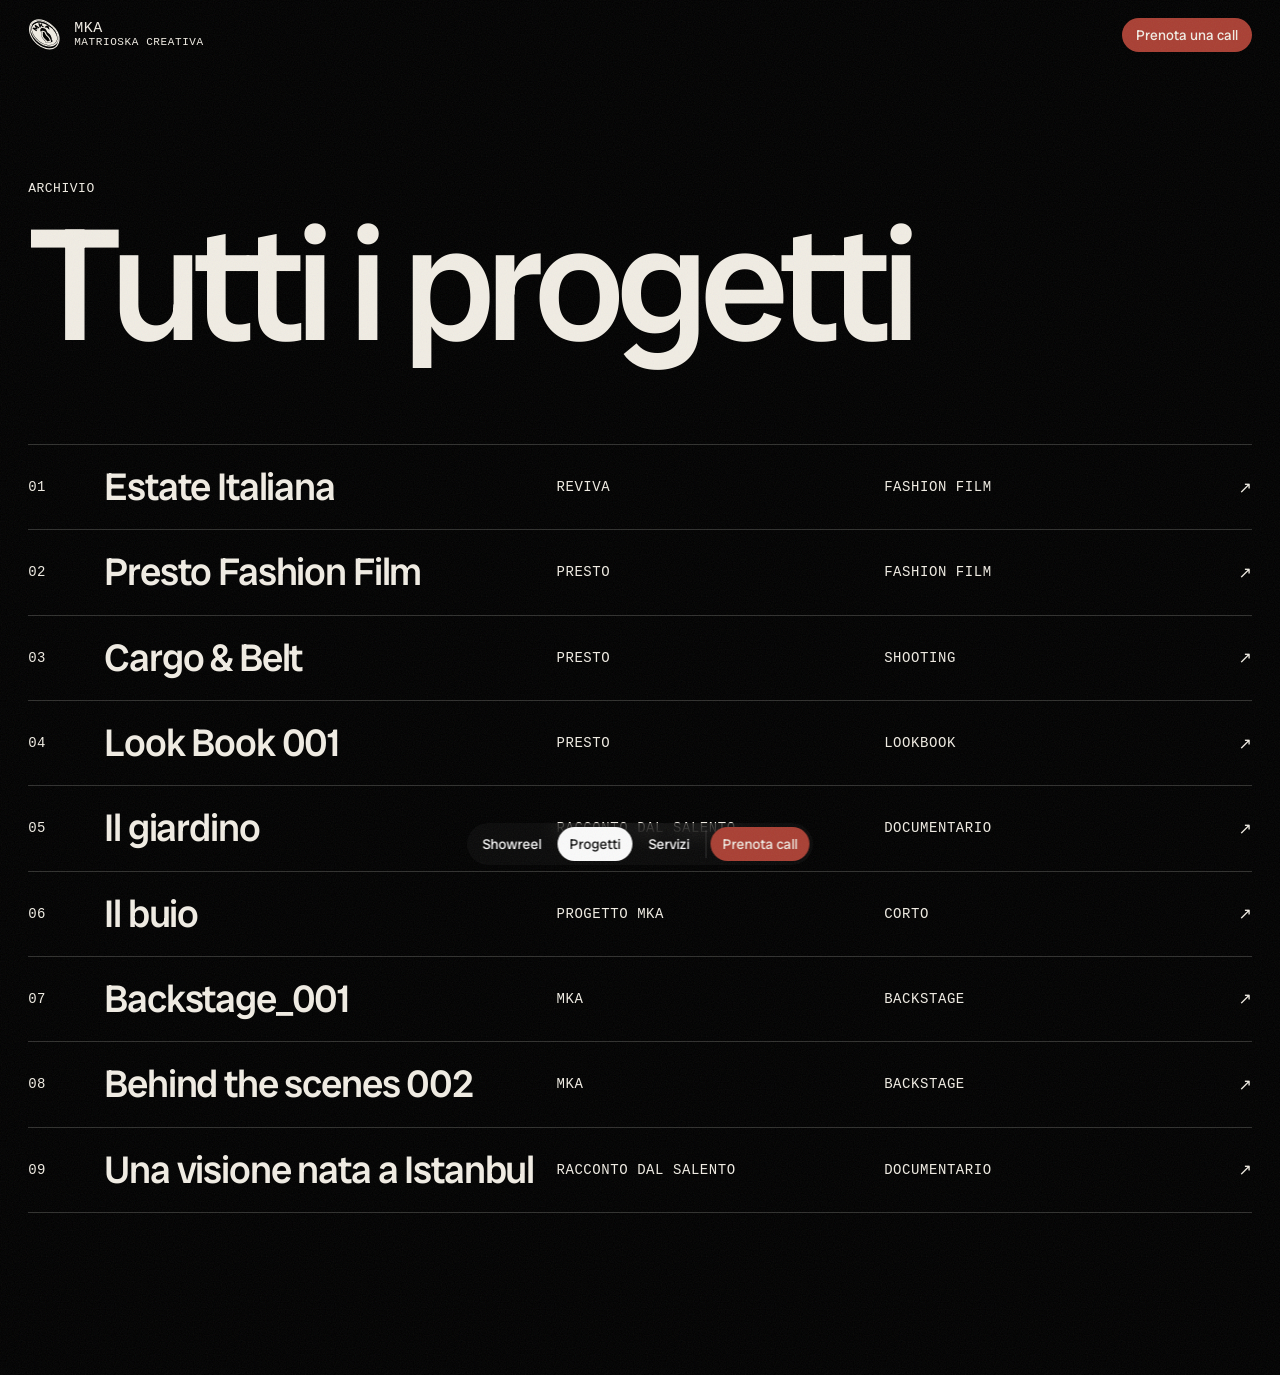
==== commit 0d4e7072: "modifiche varie front end" ====
--- a/progetti.html
+++ b/progetti.html
@@ -19,7 +19,12 @@
     padding: 22px 0; border-bottom: 1px solid rgba(241,237,228,.2); text-decoration: none;
     transition: padding .45s var(--ease), background-color .3s;
   }
-  .rows a:hover { padding-left: 14px; padding-right: 14px; background: rgba(241,237,228,.04); }
+  /* solo con il mouse: sul touch :hover resta acceso dopo il tocco */
+  @media (hover: hover) {
+    .rows a:hover { padding-left: 14px; padding-right: 14px; background: rgba(241,237,228,.04); }
+  }
+  /* cliente e tipo: sul desktop sono due colonne della griglia, sul telefono una riga sotto il titolo */
+  .rows .meta { display: contents; }
   .rows .t { font-size: clamp(22px, 3vw, 44px); font-weight: 500; letter-spacing: -.03em; line-height: 1.05; }
   .rows .m { font-family: var(--f-mono); font-stretch: 80%; font-size: 14px; text-transform: uppercase; letter-spacing: .04em; }
   .rows .ar { justify-self: end; }
@@ -30,9 +35,12 @@
   .peek.on { opacity: 1; transform: translate(-50%, -50%) scale(1); }
   .peek img { width: 100%; height: 100%; object-fit: cover; }
   @media (max-width: 760px) {
-    .rows a { grid-template-columns: 36px 1fr 24px; }
-    .rows .m { grid-column: 2; }
-    .rows .ar { grid-row: 1; grid-column: 3; }
+    .rows a { grid-template-columns: 26px 1fr 16px; gap: 8px 12px; align-items: baseline; padding: 20px 0; }
+    .rows .n { grid-column: 1; grid-row: 1; }
+    .rows .t { grid-column: 2; grid-row: 1; font-size: 26px; }
+    .rows .ar { grid-column: 3; grid-row: 1; }
+    .rows .meta { grid-column: 2; grid-row: 2; display: flex; flex-wrap: wrap; gap: 4px 14px; }
+    .rows .meta .m { font-size: 13px; }
     .peek { display: none; }
   }
 </style>
@@ -57,10 +65,9 @@
 
 <nav class="pill on" aria-label="Navigazione">
   <span class="pill-ind" aria-hidden="true" style="opacity:0"></span>
-  <a href="index.html#top" class="pl-reel">Showreel</a>
+  <a href="index.html#showreel" class="pl-reel">Showreel</a>
   <a href="index.html#progetti" class="is-lit" style="background:#fafafa">Progetti</a>
-  <a href="index.html#collettivo">Collettivo</a>
-  <a href="index.html#call">Contatti</a>
+  <a href="index.html#servizi">Servizi</a>
   <i class="pill-sep" aria-hidden="true"></i>
   <a href="index.html#call" class="pill-call">Prenota call</a>
 </nav>
@@ -70,15 +77,15 @@
   const rows = document.getElementById("rows");
   rows.innerHTML = PROJECTS.map((p, i) => `
     <li><a href="${p.url}" target="_blank" rel="noopener" data-img="img/${p.imgs[0]}.jpg">
-      <span class="m">${String(i + 1).padStart(2, "0")}</span>
+      <span class="m n">${String(i + 1).padStart(2, "0")}</span>
       <span class="t">${p.title}</span>
-      <span class="m">${p.client}</span>
-      <span class="m">${p.tag}</span>
+      <span class="meta"><span class="m">${p.client}</span><span class="m">${p.tag}</span></span>
       <span class="ar" aria-hidden="true">&#8599;</span>
     </a></li>`).join("");
   const peek = document.getElementById("peek"), pimg = document.getElementById("peekImg");
   rows.querySelectorAll("a").forEach((a) => {
-    a.addEventListener("pointerenter", () => { pimg.src = a.dataset.img; peek.classList.add("on"); });
+    // anteprima solo con il mouse: al tocco comparirebbe e resterebbe lì
+    a.addEventListener("pointerenter", (e) => { if (e.pointerType !== "mouse") return; pimg.src = a.dataset.img; peek.classList.add("on"); });
     a.addEventListener("pointerleave", () => peek.classList.remove("on"));
     a.addEventListener("pointermove", (e) => { peek.style.left = e.clientX + 180 + "px"; peek.style.top = e.clientY + "px"; });
   });
--- a/css/style.css
+++ b/css/style.css
@@ -5,9 +5,6 @@
 
 :root {
   --red: #A93F33;
-  --slate: #748C8E;
-  --blue: #229CD2;
-  --yellow: #F0E630;
   --cream: #F1EDE4;
   --white: #FFFFFF;
   --black: #000000;
@@ -30,7 +27,7 @@
 @supports (height: 100lvh) { :root { --th: 100lvh; --ui: calc(100lvh - 100svh); } }
 
 *, *::before, *::after { box-sizing: border-box; }
-html { -webkit-text-size-adjust: 100%; scroll-behavior: smooth; }
+html { -webkit-text-size-adjust: 100%; scroll-behavior: smooth; -webkit-tap-highlight-color: transparent; }
 @media (prefers-reduced-motion: reduce) { html { scroll-behavior: auto; } }
 body {
   margin: 0;
@@ -46,9 +43,9 @@
 img { display: block; max-width: 100%; }
 a { color: inherit; }
 button { font: inherit; color: inherit; }
-::selection { background: var(--yellow); color: var(--black); }
-
-.skip { position: fixed; left: 12px; top: -60px; z-index: 100; background: var(--yellow); color: #000; padding: 8px 12px; border-radius: 99px; }
+::selection { background: var(--red); color: var(--cream); }
+
+.skip { position: fixed; left: 12px; top: -60px; z-index: 100; background: var(--red); color: var(--cream); padding: 8px 12px; border-radius: 99px; }
 .skip:focus { top: 12px; }
 
 .label, .hint, .reel-note, .band, .corner, .tc {
@@ -84,9 +81,7 @@
 .btn-red { background: var(--red); color: var(--cream); }
 .btn-red:hover { background: #bb4a3d; }
 .btn-cream { background: var(--cream); color: var(--black); }
-.btn-ink { background: var(--black); color: var(--cream); }
-.btn-ink:hover { background: var(--ink); }
-:focus-visible { outline: 2px solid var(--yellow); outline-offset: 3px; }
+:focus-visible { outline: 2px solid var(--cream); outline-offset: 3px; }
 
 /* ─── testata ─── */
 .top {
@@ -110,8 +105,6 @@
   transition: background-color .3s;
 }
 .cta-top:hover { background: #bb4a3d; }
-body.on-call .cta-top { background: var(--black); }
-body.on-call .cta-top:hover { background: var(--ink); }
 
 .corner {
   position: fixed; bottom: 47px; z-index: 55; font-size: 12px;
@@ -145,7 +138,7 @@
 
 .hero-shade {
   position: absolute; inset: 0; pointer-events: none;
-  background: radial-gradient(60% 55% at 50% 50%, rgba(0,0,0,.55), rgba(0,0,0,.15) 70%, rgba(0,0,0,.35));
+  background: radial-gradient(60% 55% at 50% 50%, rgba(0,0,0,.68), rgba(0,0,0,.32) 70%, rgba(0,0,0,.5));
   opacity: var(--shade, 1);
 }
 .hero-front {
@@ -233,11 +226,12 @@
   transition: left .45s var(--ease), width .45s var(--ease), opacity .3s;
 }
 .pill-sep { width: 1px; height: 28px; background: rgba(250, 250, 250, .14); }
-.pill a.pill-call { background: var(--red); color: var(--cream); }
-.pill a.pill-call:hover { background: #bb4a3d; }
+.pill a.pill-call { background: var(--red); color: var(--cream); transition: color .3s, opacity .4s, background-color .3s; }
+@media (hover: hover) { .pill a.pill-call:hover { background: #bb4a3d; } }
+/* nella sezione della call la capsula chiara passa sopra il bottone rosso */
+.pill a.pill-call.is-lit { background: transparent; color: var(--ink); }
 @media (max-width: 560px) {
   .pill a { padding: 8px 10px; font-size: 13px; }
-  .pill .pl-reel { display: none; }
 }
 @media (max-width: 380px) { .pill a { padding: 8px 8px; font-size: 12.5px; } }
 
@@ -267,9 +261,9 @@
 }
 .link-all:hover { background: var(--cream); color: var(--black); border-color: var(--cream); }
 
-.work-grid { display: grid; grid-template-columns: 1fr 1fr; gap: 64px 24px; }
-.card { display: block; text-decoration: none; cursor: none; }
-@media (hover: none), (pointer: coarse) { .card { cursor: pointer; } }
+.work-grid { display: grid; grid-template-columns: 1fr 1fr; gap: 24px; }
+/* lo stato acceso (.is-on) lo mette js/main.js, non :hover: vedi la nota lì */
+.card { display: block; text-decoration: none; }
 .card-media {
   position: relative; aspect-ratio: 16 / 10; overflow: hidden;
   border-radius: 14px; background: #111;
@@ -280,21 +274,23 @@
   transition: opacity .5s ease, transform 1.4s var(--ease);
 }
 .card-media img.on { opacity: 1; }
-.card:hover .card-media img { transform: scale(1.07); }
+.card.is-on .card-media img { transform: scale(1.07); }
+/* sfumatura in basso per leggere i testi sopra la foto */
+.card-media::before {
+  content: ""; position: absolute; inset: 0; z-index: 1; pointer-events: none;
+  background: linear-gradient(transparent 45%, rgba(0,0,0,.75));
+}
+/* bordo rosso del branding al passaggio del mouse, sopra a tutto */
 .card-media::after {
-  content: ""; position: absolute; inset: 0; border-radius: inherit;
-  box-shadow: inset 0 0 0 0 var(--acc, var(--cream)); transition: box-shadow .4s var(--ease);
-}
-.card:hover .card-media::after { box-shadow: inset 0 0 0 4px var(--acc, var(--cream)); }
-.card-tc {
-  position: absolute; left: 14px; top: 12px; z-index: 2;
-  font-family: var(--f-mono); font-stretch: 80%; font-size: 12px; letter-spacing: .04em;
-  padding: 4px 8px; border-radius: 99px; background: rgba(0,0,0,.5);
-  -webkit-backdrop-filter: blur(6px); backdrop-filter: blur(6px);
-}
+  content: ""; position: absolute; inset: 0; z-index: 3; border-radius: inherit; pointer-events: none;
+  box-shadow: inset 0 0 0 0 var(--red); transition: box-shadow .4s var(--ease);
+}
+.card.is-on .card-media::after, .card:focus-visible .card-media::after { box-shadow: inset 0 0 0 4px var(--red); }
 .card-meta {
+  position: absolute; left: 0; right: 0; bottom: 0; z-index: 2;
   display: grid; grid-template-columns: auto 1fr auto; gap: 4px 16px; align-items: baseline;
-  padding-top: 16px;
+  padding: clamp(16px, 1.8vw, 26px);
+  color: var(--cream);
 }
 .card-n { font-family: var(--f-mono); font-stretch: 80%; font-size: 13px; }
 .card-title { margin: 0; font-size: clamp(22px, 2.2vw, 32px); font-weight: 500; letter-spacing: -.02em; line-height: 1.1; }
@@ -302,57 +298,53 @@
 .card-tag {
   grid-column: 3; grid-row: 1; justify-self: end;
   font-family: var(--f-mono); font-stretch: 80%; font-size: 12px; text-transform: uppercase; letter-spacing: .04em;
-  padding: 4px 9px; border-radius: 99px; background: var(--acc); color: var(--tag-ink, var(--black));
-}
-
-/* etichetta che segue il puntatore sopra le card */
+  padding: 4px 9px; border-radius: 99px; background: var(--red); color: var(--cream);
+}
+
+/* etichetta che segue il puntatore sopra le card, accanto alla freccia (che resta visibile) */
 .cur {
   position: fixed; left: 0; top: 0; z-index: 80; pointer-events: none;
   font-family: var(--f-mono); font-stretch: 80%; font-size: 13px; text-transform: uppercase; letter-spacing: .04em;
   padding: 9px 14px; border-radius: 99px; background: var(--cream); color: var(--black);
-  transform: translate(-50%, -50%) scale(0); transition: transform .35s var(--ease);
-}
-.cur.on { transform: translate(-50%, -50%) scale(1); }
+  transform: translate(16px, 18px) scale(0); transform-origin: 0 0; transition: transform .35s var(--ease);
+}
+.cur.on { transform: translate(16px, 18px) scale(1); }
 @media (hover: none), (pointer: coarse) { .cur { display: none; } }
 
-/* ─── il collettivo ─── */
+/* ─── i nostri servizi ─── */
 .crew {
   position: relative; z-index: 2;
-  background: var(--cream); color: var(--black);
+  background: var(--black); color: var(--cream);
   display: grid; grid-template-columns: minmax(300px, 5fr) 7fr; gap: 40px;
   padding: 18vh var(--pad) 16vh;
 }
 .crew-text { align-self: start; position: sticky; top: 110px; }
+.crew .sec-title { font-size: clamp(64px, 9vw, 160px); }
 .crew-lead { margin: 34px 0 0; font-size: clamp(22px, 2.3vw, 34px); line-height: 1.15; letter-spacing: -.02em; font-weight: 500; max-width: 18em; }
 .crew-body { margin: 18px 0 0; font-size: 17px; max-width: 30em; }
-.skills { list-style: none; padding: 0; margin: 30px 0 0; display: flex; flex-wrap: wrap; gap: 8px; max-width: 34em; }
-.skills li {
+.services { display: grid; gap: 16px; align-content: start; }
+.svc {
+  display: grid; grid-template-columns: auto 1fr; gap: 14px 24px;
+  padding: clamp(22px, 2.6vw, 40px);
+  border-radius: 14px;
+  /* bordo con box-shadow come le card dei progetti: al passaggio diventa rosso da 4px */
+  box-shadow: inset 0 0 0 1px rgba(241,237,228,.18);
+  transition: box-shadow .4s var(--ease);
+}
+.svc.is-on { box-shadow: inset 0 0 0 4px var(--red); }
+.svc-n { font-family: var(--f-mono); font-stretch: 80%; font-size: 13px; padding-top: .5em; }
+.svc-title { margin: 0; font-weight: 500; font-size: clamp(26px, 2.8vw, 44px); line-height: 1.05; letter-spacing: -.03em; }
+.svc-text { grid-column: 2; margin: 0; font-size: 17px; max-width: 34em; }
+.svc-items { grid-column: 2; list-style: none; padding: 0; margin: 6px 0 0; display: flex; flex-wrap: wrap; gap: 8px; }
+.svc-items li {
   font-family: var(--f-mono); font-stretch: 80%; text-transform: uppercase; letter-spacing: .04em; font-size: 13px;
-  padding: 6px 12px; border: 1px solid rgba(0,0,0,.3); border-radius: 99px;
-}
-.hint-ink { margin-top: 36px; }
-
-.table { position: relative; min-height: 760px; touch-action: pan-y; }
-.polaroid {
-  --x: 0px; --y: 0px; --rot: 0deg;
-  position: absolute; width: clamp(190px, 17vw, 250px);
-  margin: 0; padding: 12px 12px 0; background: var(--white);
-  box-shadow: 0 1px 1px rgba(0,0,0,.08), 0 14px 34px -12px rgba(0,0,0,.35);
-  transform: translate(var(--x), var(--y)) rotate(var(--rot));
-  transition: transform .5s var(--ease), box-shadow .4s;
-  cursor: grab; user-select: none; -webkit-user-select: none; touch-action: none;
-}
-.polaroid:hover { transform: translate(var(--x), var(--y)) rotate(0deg) scale(1.04); box-shadow: 0 1px 1px rgba(0,0,0,.08), 0 26px 50px -16px rgba(0,0,0,.45); }
-.polaroid.drag { transition: box-shadow .3s; cursor: grabbing; transform: translate(var(--x), var(--y)) rotate(0deg) scale(1.06); }
-.polaroid img { width: 100%; aspect-ratio: 1; object-fit: cover; filter: grayscale(.25) contrast(1.05) sepia(.08); pointer-events: none; }
-.polaroid figcaption { padding: 12px 2px 16px; line-height: 1.2; }
-.polaroid b { display: block; font-weight: 500; font-size: 17px; letter-spacing: -.01em; }
-.polaroid span { display: block; margin-top: 4px; font-family: var(--f-mono); font-stretch: 80%; text-transform: uppercase; letter-spacing: .04em; font-size: 12px; }
+  padding: 6px 12px; border: 1px solid rgba(241,237,228,.35); border-radius: 99px;
+}
 
 /* ─── prenota una call ─── */
 .call {
   position: relative; z-index: 2;
-  background: var(--red); color: var(--cream);
+  background: var(--black); color: var(--cream);
   display: grid; grid-template-columns: 5fr 7fr; gap: clamp(32px, 5vw, 80px);
   padding: 18vh var(--pad) 18vh;
 }
@@ -375,7 +367,7 @@
 .field textarea { resize: vertical; min-height: 110px; }
 .field input:focus, .field textarea:focus { outline: none; border-color: var(--cream); }
 .field input::-webkit-calendar-picker-indicator { filter: invert(1); opacity: .8; }
-.field.bad input, .field.bad textarea { border-color: var(--yellow); }
+.field.bad input, .field.bad textarea { border-color: var(--red); }
 .chips { border: 0; padding: 0; margin: 0; display: flex; flex-wrap: wrap; gap: 8px; }
 .chips legend { padding: 0; margin-bottom: 12px; }
 .chips label { position: relative; }
@@ -385,8 +377,8 @@
   border: 1px solid rgba(241,237,228,.5); font-size: 15px; transition: background-color .25s, color .25s, border-color .25s;
 }
 .chips label:hover span { border-color: var(--cream); }
-.chips input:checked + span { background: var(--cream); color: var(--red); border-color: var(--cream); }
-.chips input:focus-visible + span { outline: 2px solid var(--yellow); outline-offset: 3px; }
+.chips input:checked + span { background: var(--cream); color: var(--black); border-color: var(--cream); }
+.chips input:focus-visible + span { outline: 2px solid var(--cream); outline-offset: 3px; }
 .form-end { display: flex; align-items: center; gap: 20px; flex-wrap: wrap; }
 .form-msg { margin: 0; font-family: var(--f-mono); font-stretch: 80%; text-transform: uppercase; letter-spacing: .04em; font-size: 14px; }
 
@@ -418,10 +410,8 @@
   .work-grid { grid-template-columns: 1fr; gap: 48px; }
   .crew, .call { grid-template-columns: 1fr; }
   .crew-text { position: static; }
-  .table {
-    min-height: 0; display: grid; grid-template-columns: 1fr 1fr; gap: 22px 14px; padding-top: 10px;
-  }
-  .polaroid { position: relative; width: auto; left: auto !important; top: auto !important; --x: 0px !important; --y: 0px !important; cursor: default; touch-action: auto; }
+  .svc { grid-template-columns: 1fr; }
+  .svc-text, .svc-items { grid-column: 1; }
   .row2 { grid-template-columns: 1fr; }
   .sec-head { grid-template-columns: 1fr; gap: 20px; }
   .link-all { justify-self: start; }
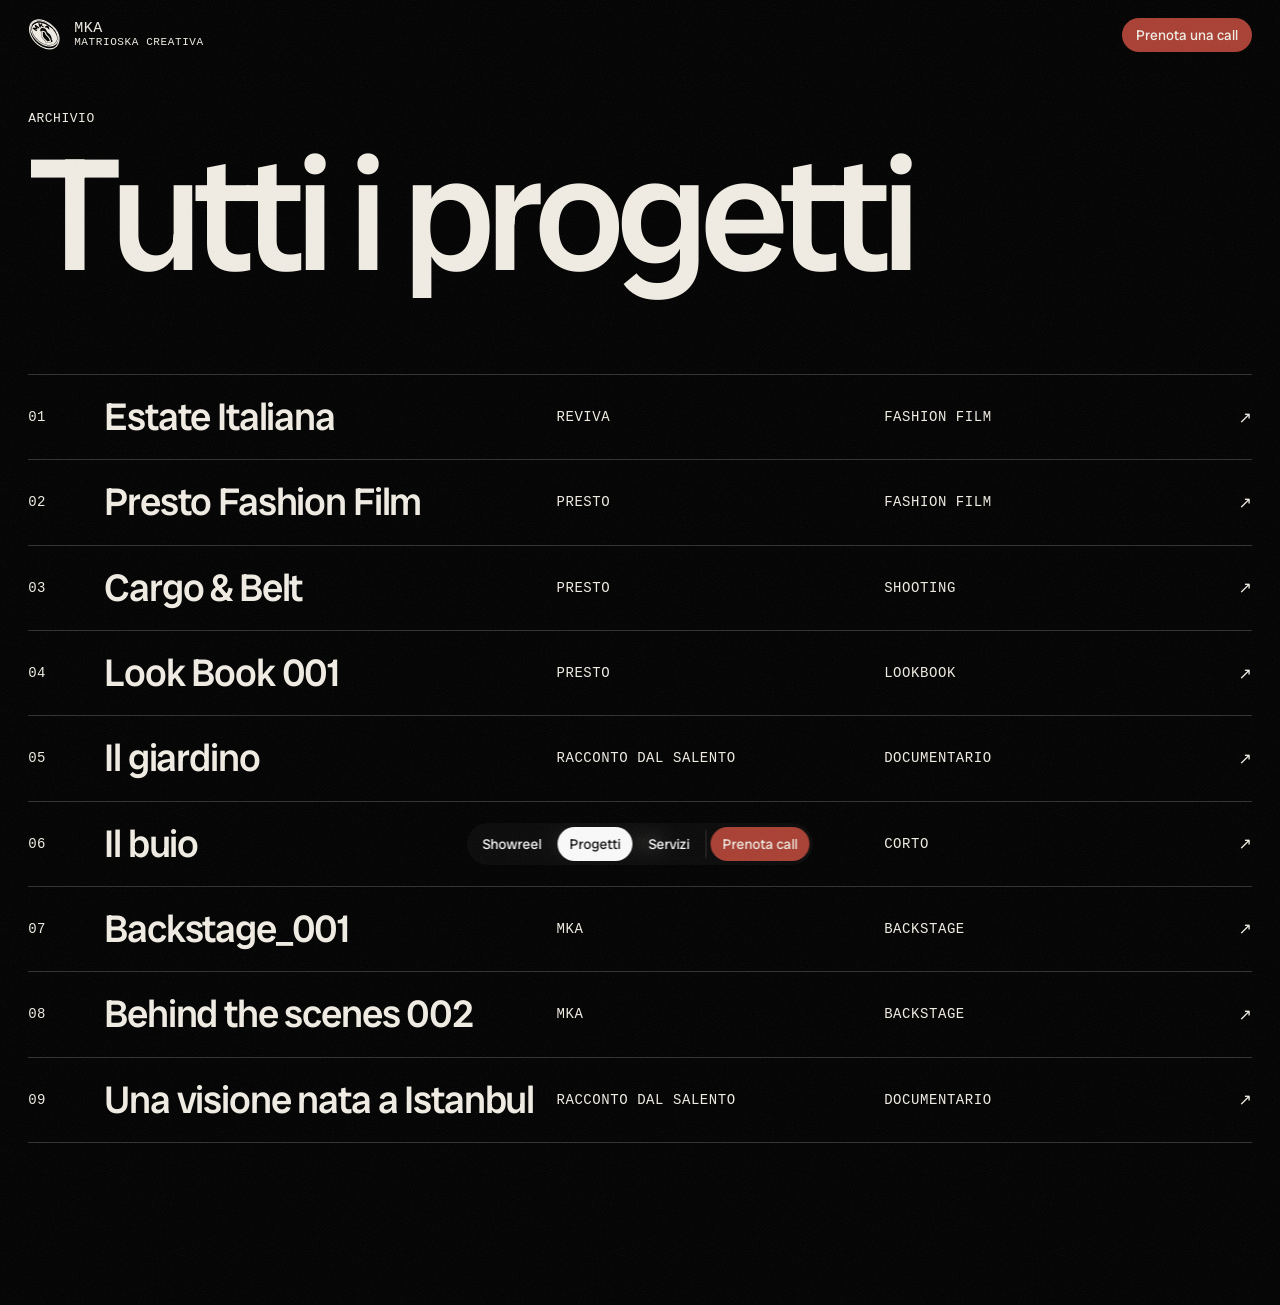
==== commit db20845c: "fix spaziature" ====
--- a/progetti.html
+++ b/progetti.html
@@ -12,7 +12,8 @@
 <link href="https://fonts.googleapis.com/css2?family=Datatype:wdth,wght@75..100,100..900&family=Radio+Canada+Big:wght@400;500&display=swap" rel="stylesheet">
 <link rel="stylesheet" href="css/style.css">
 <style>
-  .index { padding: 20vh var(--pad) 18vh; }
+  /* in alto basta lo spazio per la testata fissa più un po' di respiro */
+  .index { padding: max(110px, 12vh) var(--pad) 18vh; }
   .rows { list-style: none; margin: 0; padding: 0; border-top: 1px solid rgba(241,237,228,.2); }
   .rows a {
     display: grid; grid-template-columns: 60px 1.4fr 1fr 1fr 40px; align-items: center; gap: 16px;
--- a/css/style.css
+++ b/css/style.css
@@ -138,7 +138,7 @@
 
 .hero-shade {
   position: absolute; inset: 0; pointer-events: none;
-  background: radial-gradient(60% 55% at 50% 50%, rgba(0,0,0,.68), rgba(0,0,0,.32) 70%, rgba(0,0,0,.5));
+  background: radial-gradient(60% 55% at 50% 50%, rgba(0,0,0,.8), rgba(0,0,0,.5) 70%, rgba(0,0,0,.65));
   opacity: var(--shade, 1);
 }
 .hero-front {
@@ -247,7 +247,7 @@
 .reveal.in { opacity: 1; transform: none; }
 
 /* ─── progetti ─── */
-.work { position: relative; z-index: 2; background: var(--black); padding: 20vh var(--pad) 16vh; }
+.work { position: relative; z-index: 2; background: var(--black); padding: 18vh var(--pad) 12vh; }
 .sec-head {
   display: grid; grid-template-columns: 1fr auto; align-items: end;
   margin-bottom: clamp(40px, 7vw, 96px);
@@ -316,7 +316,7 @@
   position: relative; z-index: 2;
   background: var(--black); color: var(--cream);
   display: grid; grid-template-columns: minmax(300px, 5fr) 7fr; gap: 40px;
-  padding: 18vh var(--pad) 16vh;
+  padding: 12vh var(--pad) 12vh;
 }
 .crew-text { align-self: start; position: sticky; top: 110px; }
 .crew .sec-title { font-size: clamp(64px, 9vw, 160px); }
@@ -346,7 +346,7 @@
   position: relative; z-index: 2;
   background: var(--black); color: var(--cream);
   display: grid; grid-template-columns: 5fr 7fr; gap: clamp(32px, 5vw, 80px);
-  padding: 18vh var(--pad) 18vh;
+  padding: 12vh var(--pad) 14vh;
 }
 .call-lead { margin: 30px 0 0; font-size: clamp(18px, 1.6vw, 22px); max-width: 26em; }
 .call-links { list-style: none; padding: 0; margin: 36px 0 0; display: grid; gap: 8px; }
@@ -383,7 +383,7 @@
 .form-msg { margin: 0; font-family: var(--f-mono); font-stretch: 80%; text-transform: uppercase; letter-spacing: .04em; font-size: 14px; }
 
 /* ─── piede ─── */
-.foot { position: relative; z-index: 2; background: var(--black); padding: 12vh var(--pad) 130px; }
+.foot { position: relative; z-index: 2; background: var(--black); padding: 10vh var(--pad) 130px; }
 .foot-logo { width: 100%; height: auto; }
 .foot-row {
   display: flex; flex-wrap: wrap; gap: 12px 28px; margin-top: 40px;
@@ -407,7 +407,12 @@
 
 /* ─── telefono ─── */
 @media (max-width: 860px) {
-  .work-grid { grid-template-columns: 1fr; gap: 48px; }
+  /* sul telefono spazi fissi e stretti tra le sezioni: in vh diventavano bande nere enormi */
+  .work { padding: 80px var(--pad) 60px; }
+  .crew, .call { padding: 60px var(--pad); gap: 32px; }
+  .foot { padding: 60px var(--pad) 120px; }
+  .sec-head { margin-bottom: 36px; }
+  .work-grid { grid-template-columns: 1fr; gap: 28px; }
   .crew, .call { grid-template-columns: 1fr; }
   .crew-text { position: static; }
   .svc { grid-template-columns: 1fr; }
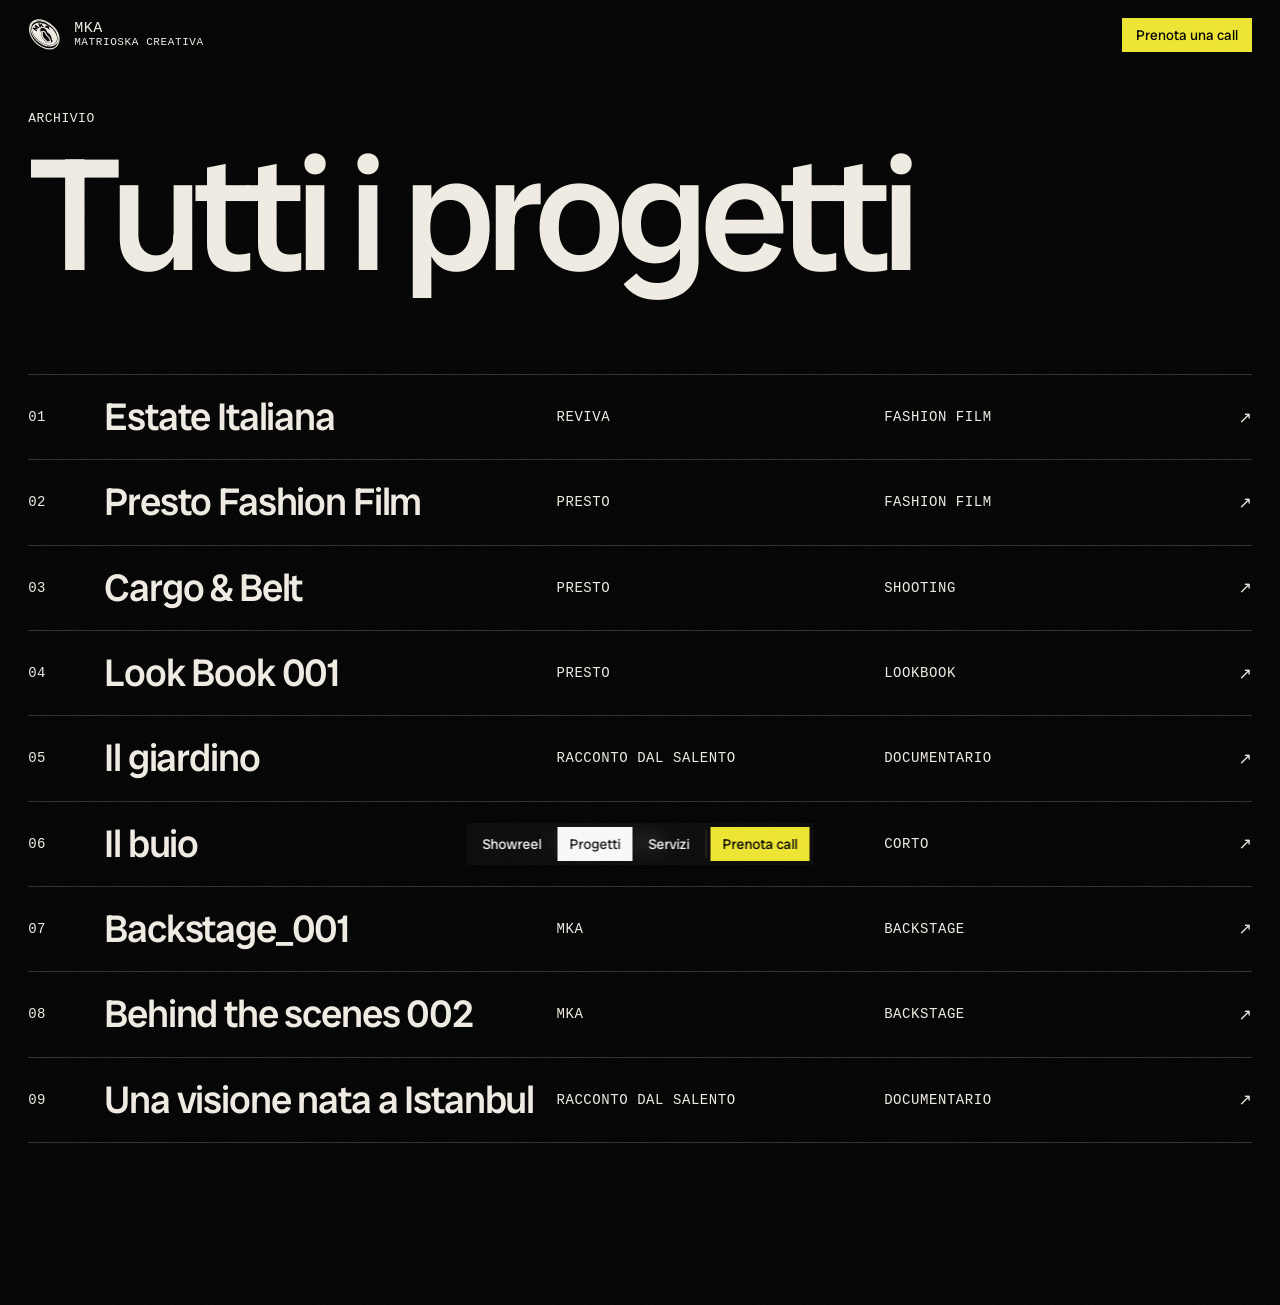
==== commit 01388823: "prova: angoli squadrati in tutto il sito" ====
--- a/progetti.html
+++ b/progetti.html
@@ -30,7 +30,7 @@
   .rows .m { font-family: var(--f-mono); font-stretch: 80%; font-size: 14px; text-transform: uppercase; letter-spacing: .04em; }
   .rows .ar { justify-self: end; }
   .peek {
-    position: fixed; left: 0; top: 0; z-index: 40; width: 300px; aspect-ratio: 4 / 3; border-radius: 12px; overflow: hidden;
+    position: fixed; left: 0; top: 0; z-index: 40; width: 300px; aspect-ratio: 4 / 3; border-radius: 0; overflow: hidden;
     pointer-events: none; opacity: 0; transform: translate(-50%, -50%) scale(.9); transition: opacity .3s, transform .45s var(--ease);
   }
   .peek.on { opacity: 1; transform: translate(-50%, -50%) scale(1); }
@@ -75,18 +75,25 @@
 
 <script type="module">
   import { PROJECTS } from "./js/data.js";
+  import { bindOpen } from "./js/apri.js";
   const rows = document.getElementById("rows");
   rows.innerHTML = PROJECTS.map((p, i) => `
-    <li><a href="${p.url}" target="_blank" rel="noopener" data-img="img/${p.imgs[0]}.jpg">
+    <li><a href="progetto.html?p=${p.slug}" data-img="img/${p.imgs[0]}.jpg" data-pos="${p.pos || "50% 50%"}">
       <span class="m n">${String(i + 1).padStart(2, "0")}</span>
       <span class="t">${p.title}</span>
       <span class="meta"><span class="m">${p.client}</span><span class="m">${p.tag}</span></span>
       <span class="ar" aria-hidden="true">&#8599;</span>
     </a></li>`).join("");
   const peek = document.getElementById("peek"), pimg = document.getElementById("peekImg");
+  // al clic l'anteprima che segue il mouse diventa la cornice del progetto (js/apri.js).
+  // Senza anteprima (telefono) la cornice si apre dal centro.
+  bindOpen(rows, "a", (a) => ({
+    el: peek.classList.contains("on") ? peek : null,
+    src: a.dataset.img, pos: a.dataset.pos, radius: "0px",
+  }));
   rows.querySelectorAll("a").forEach((a) => {
     // anteprima solo con il mouse: al tocco comparirebbe e resterebbe lì
-    a.addEventListener("pointerenter", (e) => { if (e.pointerType !== "mouse") return; pimg.src = a.dataset.img; peek.classList.add("on"); });
+    a.addEventListener("pointerenter", (e) => { if (e.pointerType !== "mouse") return; pimg.src = a.dataset.img; pimg.style.objectPosition = a.dataset.pos; peek.classList.add("on"); });
     a.addEventListener("pointerleave", () => peek.classList.remove("on"));
     a.addEventListener("pointermove", (e) => { peek.style.left = e.clientX + 180 + "px"; peek.style.top = e.clientY + "px"; });
   });
--- a/css/style.css
+++ b/css/style.css
@@ -4,7 +4,7 @@
    titoli. Il secondario resta Datatype. */
 
 :root {
-  --red: #A93F33;
+  --yellow: #F0E630;
   --cream: #F1EDE4;
   --white: #FFFFFF;
   --black: #000000;
@@ -43,9 +43,9 @@
 img { display: block; max-width: 100%; }
 a { color: inherit; }
 button { font: inherit; color: inherit; }
-::selection { background: var(--red); color: var(--cream); }
-
-.skip { position: fixed; left: 12px; top: -60px; z-index: 100; background: var(--red); color: var(--cream); padding: 8px 12px; border-radius: 99px; }
+::selection { background: var(--yellow); color: var(--black); }
+
+.skip { position: fixed; left: 12px; top: -60px; z-index: 100; background: var(--yellow); color: var(--black); padding: 8px 12px; border-radius: 0; }
 .skip:focus { top: 12px; }
 
 .label, .hint, .reel-note, .band, .corner, .tc {
@@ -72,14 +72,14 @@
 /* ─── bottoni ─── */
 .btn {
   display: inline-flex; align-items: center; gap: .4em;
-  height: 46px; padding: 0 22px; border: 0; border-radius: 99px;
+  height: 46px; padding: 0 22px; border: 0; border-radius: 0;
   font-size: 15px; text-decoration: none; cursor: pointer;
   transition: transform .4s var(--ease), background-color .3s, color .3s;
 }
 .btn:hover { transform: translateY(-2px); }
 .btn:active { transform: translateY(0) scale(.98); }
-.btn-red { background: var(--red); color: var(--cream); }
-.btn-red:hover { background: #bb4a3d; }
+.btn-yellow { background: var(--yellow); color: var(--black); }
+.btn-yellow:hover { background: #D9CF1F; }
 .btn-cream { background: var(--cream); color: var(--black); }
 :focus-visible { outline: 2px solid var(--cream); outline-offset: 3px; }
 
@@ -100,11 +100,11 @@
 .brand-sub { font-size: 11px; text-transform: uppercase; }
 .cta-top {
   height: 34px; display: inline-flex; align-items: center; padding: 0 14px;
-  border-radius: 99px; background: var(--red); color: var(--cream);
+  border-radius: 0; background: var(--yellow); color: var(--black);
   font-size: 14px; text-decoration: none;
   transition: background-color .3s;
 }
-.cta-top:hover { background: #bb4a3d; }
+.cta-top:hover { background: #D9CF1F; }
 
 .corner {
   position: fixed; bottom: 47px; z-index: 55; font-size: 12px;
@@ -117,7 +117,7 @@
 @media (max-width: 900px) { .corner { display: none; } }
 
 /* ═══ APERTURA ═══ */
-.hero { position: relative; height: calc(var(--th) * 2.3); }
+.hero { position: relative; height: calc(var(--th) * 2.8); }
 .hero-stage {
   position: sticky; top: 0; height: var(--th); overflow: hidden;
   background: var(--black);
@@ -201,20 +201,20 @@
 .pill {
   position: fixed; left: 50%; bottom: max(35px, env(safe-area-inset-bottom)); z-index: 70;
   display: flex; align-items: center; gap: 4px; padding: 4px;
-  border-radius: 99px;
+  border-radius: 0;
   background: rgba(18, 18, 18, .5);
   -webkit-backdrop-filter: blur(10px); backdrop-filter: blur(10px);
   transform: translate(-50%, 30px);
   opacity: 0;
-  clip-path: inset(0 calc(50% - 21px) round 99px);
+  clip-path: inset(0 calc(50% - 21px));
   transition: transform .7s var(--ease), opacity .5s, clip-path .8s var(--ease) .12s;
   pointer-events: none;
 }
-.pill.on { transform: translate(-50%, 0); opacity: 1; clip-path: inset(0 0 round 99px); pointer-events: auto; }
+.pill.on { transform: translate(-50%, 0); opacity: 1; clip-path: inset(0 0); pointer-events: auto; }
 .pill a {
   position: relative; z-index: 1;
   display: inline-flex; align-items: center; height: 34px; padding: 8px 12px;
-  border-radius: 99px; color: #fafafa; text-decoration: none;
+  border-radius: 0; color: #fafafa; text-decoration: none;
   font-size: 14px; line-height: 18px; white-space: nowrap;
   opacity: 0; transition: color .3s, opacity .4s;
 }
@@ -222,13 +222,13 @@
 .pill a.is-lit { color: var(--ink); }
 .pill-ind {
   position: absolute; z-index: 0; top: 4px; left: 4px; height: 34px; width: 0;
-  border-radius: 99px; background: #fafafa;
+  border-radius: 0; background: #fafafa;
   transition: left .45s var(--ease), width .45s var(--ease), opacity .3s;
 }
 .pill-sep { width: 1px; height: 28px; background: rgba(250, 250, 250, .14); }
-.pill a.pill-call { background: var(--red); color: var(--cream); transition: color .3s, opacity .4s, background-color .3s; }
-@media (hover: hover) { .pill a.pill-call:hover { background: #bb4a3d; } }
-/* nella sezione della call la capsula chiara passa sopra il bottone rosso */
+.pill a.pill-call { background: var(--yellow); color: var(--black); transition: color .3s, opacity .4s, background-color .3s; }
+@media (hover: hover) { .pill a.pill-call:hover { background: #D9CF1F; } }
+/* nella sezione della call la capsula chiara passa sopra il bottone giallo */
 .pill a.pill-call.is-lit { background: transparent; color: var(--ink); }
 @media (max-width: 560px) {
   .pill a { padding: 8px 10px; font-size: 13px; }
@@ -255,7 +255,7 @@
 .sec-head .label { grid-column: 1 / -1; }
 .link-all {
   font-family: var(--f-mono); font-stretch: 80%; text-transform: uppercase; letter-spacing: .04em;
-  font-size: 14px; text-decoration: none; padding: 10px 16px; border: 1px solid rgba(241,237,228,.35); border-radius: 99px;
+  font-size: 14px; text-decoration: none; padding: 10px 16px; border: 1px solid rgba(241,237,228,.35); border-radius: 0;
   transition: background-color .3s, color .3s, border-color .3s;
   margin-bottom: 1.2vw;
 }
@@ -266,7 +266,7 @@
 .card { display: block; text-decoration: none; }
 .card-media {
   position: relative; aspect-ratio: 16 / 10; overflow: hidden;
-  border-radius: 14px; background: #111;
+  border-radius: 0; background: #111;
 }
 .card-media img {
   position: absolute; inset: 0; width: 100%; height: 100%; object-fit: cover;
@@ -280,12 +280,12 @@
   content: ""; position: absolute; inset: 0; z-index: 1; pointer-events: none;
   background: linear-gradient(transparent 45%, rgba(0,0,0,.75));
 }
-/* bordo rosso del branding al passaggio del mouse, sopra a tutto */
+/* bordo giallo del branding al passaggio del mouse, sopra a tutto */
 .card-media::after {
   content: ""; position: absolute; inset: 0; z-index: 3; border-radius: inherit; pointer-events: none;
-  box-shadow: inset 0 0 0 0 var(--red); transition: box-shadow .4s var(--ease);
-}
-.card.is-on .card-media::after, .card:focus-visible .card-media::after { box-shadow: inset 0 0 0 4px var(--red); }
+  box-shadow: inset 0 0 0 0 var(--yellow); transition: box-shadow .4s var(--ease);
+}
+.card.is-on .card-media::after, .card:focus-visible .card-media::after { box-shadow: inset 0 0 0 4px var(--yellow); }
 .card-meta {
   position: absolute; left: 0; right: 0; bottom: 0; z-index: 2;
   display: grid; grid-template-columns: auto 1fr auto; gap: 4px 16px; align-items: baseline;
@@ -298,89 +298,110 @@
 .card-tag {
   grid-column: 3; grid-row: 1; justify-self: end;
   font-family: var(--f-mono); font-stretch: 80%; font-size: 12px; text-transform: uppercase; letter-spacing: .04em;
-  padding: 4px 9px; border-radius: 99px; background: var(--red); color: var(--cream);
+  padding: 4px 9px; border-radius: 0; background: var(--yellow); color: var(--black);
 }
 
 /* etichetta che segue il puntatore sopra le card, accanto alla freccia (che resta visibile) */
 .cur {
   position: fixed; left: 0; top: 0; z-index: 80; pointer-events: none;
   font-family: var(--f-mono); font-stretch: 80%; font-size: 13px; text-transform: uppercase; letter-spacing: .04em;
-  padding: 9px 14px; border-radius: 99px; background: var(--cream); color: var(--black);
+  padding: 9px 14px; border-radius: 0; background: var(--cream); color: var(--black);
   transform: translate(16px, 18px) scale(0); transform-origin: 0 0; transition: transform .35s var(--ease);
 }
 .cur.on { transform: translate(16px, 18px) scale(1); }
 @media (hover: none), (pointer: coarse) { .cur { display: none; } }
 
-/* ─── i nostri servizi ─── */
+/* ─── apertura di un progetto (js/apri.js e js/progetto.js) ───
+   la miniatura che vola fino alla cornice, il nero che copre il resto e le
+   staffe agli angoli, come su donprod.uk */
+.leave-veil { position: fixed; inset: 0; z-index: 84; background: var(--black); pointer-events: none; }
+.fly { position: fixed; z-index: 85; pointer-events: none; }
+.fly > img { position: absolute; inset: 0; width: 100%; height: 100%; object-fit: cover; border-radius: inherit; }
+.fly .pj-guide { transform: scaleX(0); }
+.br { position: absolute; z-index: 3; width: 20px; height: 20px; border: 0 solid var(--cream); pointer-events: none; transition: border-color .4s; }
+.br-tl { top: -7px; left: -7px; border-top-width: 1.5px; border-left-width: 1.5px; }
+.br-tr { top: -7px; right: -7px; border-top-width: 1.5px; border-right-width: 1.5px; }
+.br-bl { bottom: -7px; left: -7px; border-bottom-width: 1.5px; border-left-width: 1.5px; }
+.br-br { bottom: -7px; right: -7px; border-bottom-width: 1.5px; border-right-width: 1.5px; }
+
+/* ─── i nostri servizi: una colonna, titolo su una riga, categorie a fisarmonica ─── */
 .crew {
   position: relative; z-index: 2;
   background: var(--black); color: var(--cream);
-  display: grid; grid-template-columns: minmax(300px, 5fr) 7fr; gap: 40px;
   padding: 12vh var(--pad) 12vh;
 }
-.crew-text { align-self: start; position: sticky; top: 110px; }
-.crew .sec-title { font-size: clamp(64px, 9vw, 160px); }
-.crew-lead { margin: 34px 0 0; font-size: clamp(22px, 2.3vw, 34px); line-height: 1.15; letter-spacing: -.02em; font-weight: 500; max-width: 18em; }
-.crew-body { margin: 18px 0 0; font-size: 17px; max-width: 30em; }
-.services { display: grid; gap: 16px; align-content: start; }
+.crew .sec-title { font-size: clamp(36px, 10.4vw, 190px); white-space: nowrap; }
+/* i due testi del manifesto affiancati sotto il titolo */
+.crew-intro { display: grid; grid-template-columns: 1fr 1fr; gap: 24px 40px; margin-top: clamp(28px, 4vw, 56px); }
+.crew-lead { margin: 0; font-size: clamp(22px, 2.3vw, 34px); line-height: 1.15; letter-spacing: -.02em; font-weight: 500; max-width: 18em; }
+.crew-body { margin: 0; font-size: 17px; max-width: 30em; align-self: end; }
+.services { display: grid; gap: 16px; margin-top: clamp(40px, 6vw, 88px); }
 .svc {
-  display: grid; grid-template-columns: auto 1fr; gap: 14px 24px;
-  padding: clamp(22px, 2.6vw, 40px);
-  border-radius: 14px;
-  /* bordo con box-shadow come le card dei progetti: al passaggio diventa rosso da 4px */
+  border-radius: 0;
+  /* bordo con box-shadow come le card dei progetti: al passaggio diventa giallo da 4px */
   box-shadow: inset 0 0 0 1px rgba(241,237,228,.18);
   transition: box-shadow .4s var(--ease);
 }
-.svc.is-on { box-shadow: inset 0 0 0 4px var(--red); }
-.svc-n { font-family: var(--f-mono); font-stretch: 80%; font-size: 13px; padding-top: .5em; }
-.svc-title { margin: 0; font-weight: 500; font-size: clamp(26px, 2.8vw, 44px); line-height: 1.05; letter-spacing: -.03em; }
-.svc-text { grid-column: 2; margin: 0; font-size: 17px; max-width: 34em; }
-.svc-items { grid-column: 2; list-style: none; padding: 0; margin: 6px 0 0; display: flex; flex-wrap: wrap; gap: 8px; }
+.svc.is-on { box-shadow: inset 0 0 0 4px var(--yellow); }
+.svc-h { margin: 0; font-weight: 500; }
+.svc-head {
+  width: 100%; display: grid; grid-template-columns: 56px 1fr auto; align-items: center; gap: 16px;
+  padding: clamp(22px, 2.6vw, 40px); background: none; border: 0; border-radius: inherit;
+  text-align: left; cursor: pointer;
+}
+.svc-n { font-family: var(--f-mono); font-stretch: 80%; font-size: 13px; font-weight: 400; }
+.svc-title { font-weight: 500; font-size: clamp(26px, 3.4vw, 56px); line-height: 1.05; letter-spacing: -.03em; }
+/* più che diventa meno (e giallo): la stanghetta verticale si chiude ruotando */
+.svc-plus { position: relative; width: 26px; height: 26px; }
+.svc-plus::before, .svc-plus::after {
+  content: ""; position: absolute; left: 0; right: 0; top: 50%; height: 2px; margin-top: -1px;
+  background: var(--cream); transition: transform .5s var(--ease), background-color .3s;
+}
+.svc-plus::after { transform: rotate(90deg); }
+.svc.open .svc-plus::after { transform: rotate(0deg); }
+.svc.open .svc-plus::before, .svc.open .svc-plus::after { background: var(--yellow); }
+/* apertura con grid-template-rows da 0fr a 1fr: segue l'altezza vera del contenuto */
+.svc-body { display: grid; grid-template-rows: 0fr; transition: grid-template-rows .6s var(--ease); }
+.svc.open .svc-body { grid-template-rows: 1fr; }
+.svc-inner {
+  min-height: 0; overflow: hidden;
+  display: grid; gap: 14px; align-content: start;
+  padding: 0 clamp(22px, 2.6vw, 40px) 0 calc(clamp(22px, 2.6vw, 40px) + 72px);
+  transition: padding-bottom .6s var(--ease);
+}
+.svc.open .svc-inner { padding-bottom: clamp(22px, 2.6vw, 40px); }
+.svc-text { margin: 0; font-size: 17px; max-width: 40em; }
+.svc-items { list-style: none; padding: 0; margin: 6px 0 0; display: flex; flex-wrap: wrap; gap: 8px; }
 .svc-items li {
   font-family: var(--f-mono); font-stretch: 80%; text-transform: uppercase; letter-spacing: .04em; font-size: 13px;
-  padding: 6px 12px; border: 1px solid rgba(241,237,228,.35); border-radius: 99px;
+  padding: 6px 12px; border: 1px solid rgba(241,237,228,.35); border-radius: 0;
 }
 
 /* ─── prenota una call ─── */
 .call {
   position: relative; z-index: 2;
   background: var(--black); color: var(--cream);
-  display: grid; grid-template-columns: 5fr 7fr; gap: clamp(32px, 5vw, 80px);
+  display: grid; grid-template-columns: minmax(240px, 24vw) 1fr; gap: 40px;
   padding: 12vh var(--pad) 14vh;
 }
+/* colonna dei testi ferma mentre si scorre, come nei servizi. Stretta apposta:
+   sotto gli 800px circa di iframe Cal.com impila dettagli, mese e orari */
+.call-side { align-self: start; position: sticky; top: 110px; }
+.call .sec-title { font-size: clamp(56px, 7vw, 120px); }
 .call-lead { margin: 30px 0 0; font-size: clamp(18px, 1.6vw, 22px); max-width: 26em; }
 .call-links { list-style: none; padding: 0; margin: 36px 0 0; display: grid; gap: 8px; }
 .call-links a { font-family: var(--f-mono); font-stretch: 80%; text-transform: uppercase; letter-spacing: .04em; font-size: 15px; text-decoration: none; border-bottom: 1px solid rgba(241,237,228,.4); }
 .call-links a:hover { border-color: var(--cream); }
 
-.form { display: grid; gap: 28px; align-content: start; padding-top: 34px; }
-.row2 { display: grid; grid-template-columns: 1fr 1fr; gap: 28px; }
-.field { display: grid; gap: 6px; }
-.field > span, .chips legend {
-  font-family: var(--f-mono); font-stretch: 80%; text-transform: uppercase; letter-spacing: .04em; font-size: 13px;
-}
-.field input, .field textarea {
-  width: 100%; padding: 10px 0; border: 0; border-bottom: 1px solid rgba(241,237,228,.45);
-  background: transparent; color: var(--cream); font: inherit; font-size: 19px; border-radius: 0;
-  transition: border-color .3s;
-}
-.field textarea { resize: vertical; min-height: 110px; }
-.field input:focus, .field textarea:focus { outline: none; border-color: var(--cream); }
-.field input::-webkit-calendar-picker-indicator { filter: invert(1); opacity: .8; }
-.field.bad input, .field.bad textarea { border-color: var(--red); }
-.chips { border: 0; padding: 0; margin: 0; display: flex; flex-wrap: wrap; gap: 8px; }
-.chips legend { padding: 0; margin-bottom: 12px; }
-.chips label { position: relative; }
-.chips input { position: absolute; opacity: 0; inset: 0; margin: 0; cursor: pointer; }
-.chips span {
-  display: inline-flex; height: 36px; align-items: center; padding: 0 14px; border-radius: 99px;
-  border: 1px solid rgba(241,237,228,.5); font-size: 15px; transition: background-color .25s, color .25s, border-color .25s;
-}
-.chips label:hover span { border-color: var(--cream); }
-.chips input:checked + span { background: var(--cream); color: var(--black); border-color: var(--cream); }
-.chips input:focus-visible + span { outline: 2px solid var(--cream); outline-offset: 3px; }
-.form-end { display: flex; align-items: center; gap: 20px; flex-wrap: wrap; }
-.form-msg { margin: 0; font-family: var(--f-mono); font-stretch: 80%; text-transform: uppercase; letter-spacing: .04em; font-size: 14px; }
+.cal-wrap { min-width: 0; }
+/* altezza minima mentre l'iframe carica, così la pagina non salta */
+.cal-inline { width: 100%; min-height: 560px; overflow: auto; }
+.cal-fallback {
+  margin: 18px 0 0; font-family: var(--f-mono); font-stretch: 80%; text-transform: uppercase; letter-spacing: .04em; font-size: 13px;
+}
+.cal-wrap.is-ready .cal-fallback { display: none; }
+.cal-fallback a { text-decoration: none; border-bottom: 1px solid rgba(241,237,228,.4); }
+.cal-fallback a:hover { border-color: var(--cream); }
 
 /* ─── piede ─── */
 .foot { position: relative; z-index: 2; background: var(--black); padding: 10vh var(--pad) 130px; }
@@ -399,7 +420,7 @@
 }
 .modal::backdrop { background: transparent; }
 .modal[open] { display: grid; place-items: center; }
-.modal-box { width: min(92vw, 160vh); aspect-ratio: 16 / 9; position: relative; background: #0a0a0a; border-radius: 10px; overflow: hidden; }
+.modal-box { width: min(92vw, 160vh); aspect-ratio: 16 / 9; position: relative; background: #0a0a0a; border-radius: 0; overflow: hidden; }
 .modal-box iframe { position: absolute; inset: 0; width: 100%; height: 100%; border: 0; }
 .modal-fb { position: absolute; inset: 0; display: grid; place-content: center; gap: 18px; text-align: center; padding: 24px; }
 .modal-fb p { margin: 0; max-width: 34em; }
@@ -414,10 +435,16 @@
   .sec-head { margin-bottom: 36px; }
   .work-grid { grid-template-columns: 1fr; gap: 28px; }
   .crew, .call { grid-template-columns: 1fr; }
-  .crew-text { position: static; }
-  .svc { grid-template-columns: 1fr; }
-  .svc-text, .svc-items { grid-column: 1; }
-  .row2 { grid-template-columns: 1fr; }
+  /* su telefono i contatti vanno sotto il calendario: la colonna si scioglie
+     e i suoi figli diventano righe della griglia di .call */
+  .call { row-gap: 0; }
+  .call-side { display: contents; }
+  .call .cal-wrap { margin-top: 36px; }
+  .call .call-links { order: 1; margin-top: 36px; }
+  .crew-intro { grid-template-columns: 1fr; }
+  .svc-head { grid-template-columns: 32px 1fr auto; gap: 12px; }
+  .svc-plus { width: 20px; height: 20px; }
+  .svc-inner { padding-left: clamp(22px, 2.6vw, 40px); }
   .sec-head { grid-template-columns: 1fr; gap: 20px; }
   .link-all { justify-self: start; }
   .brand-sub { display: none; }
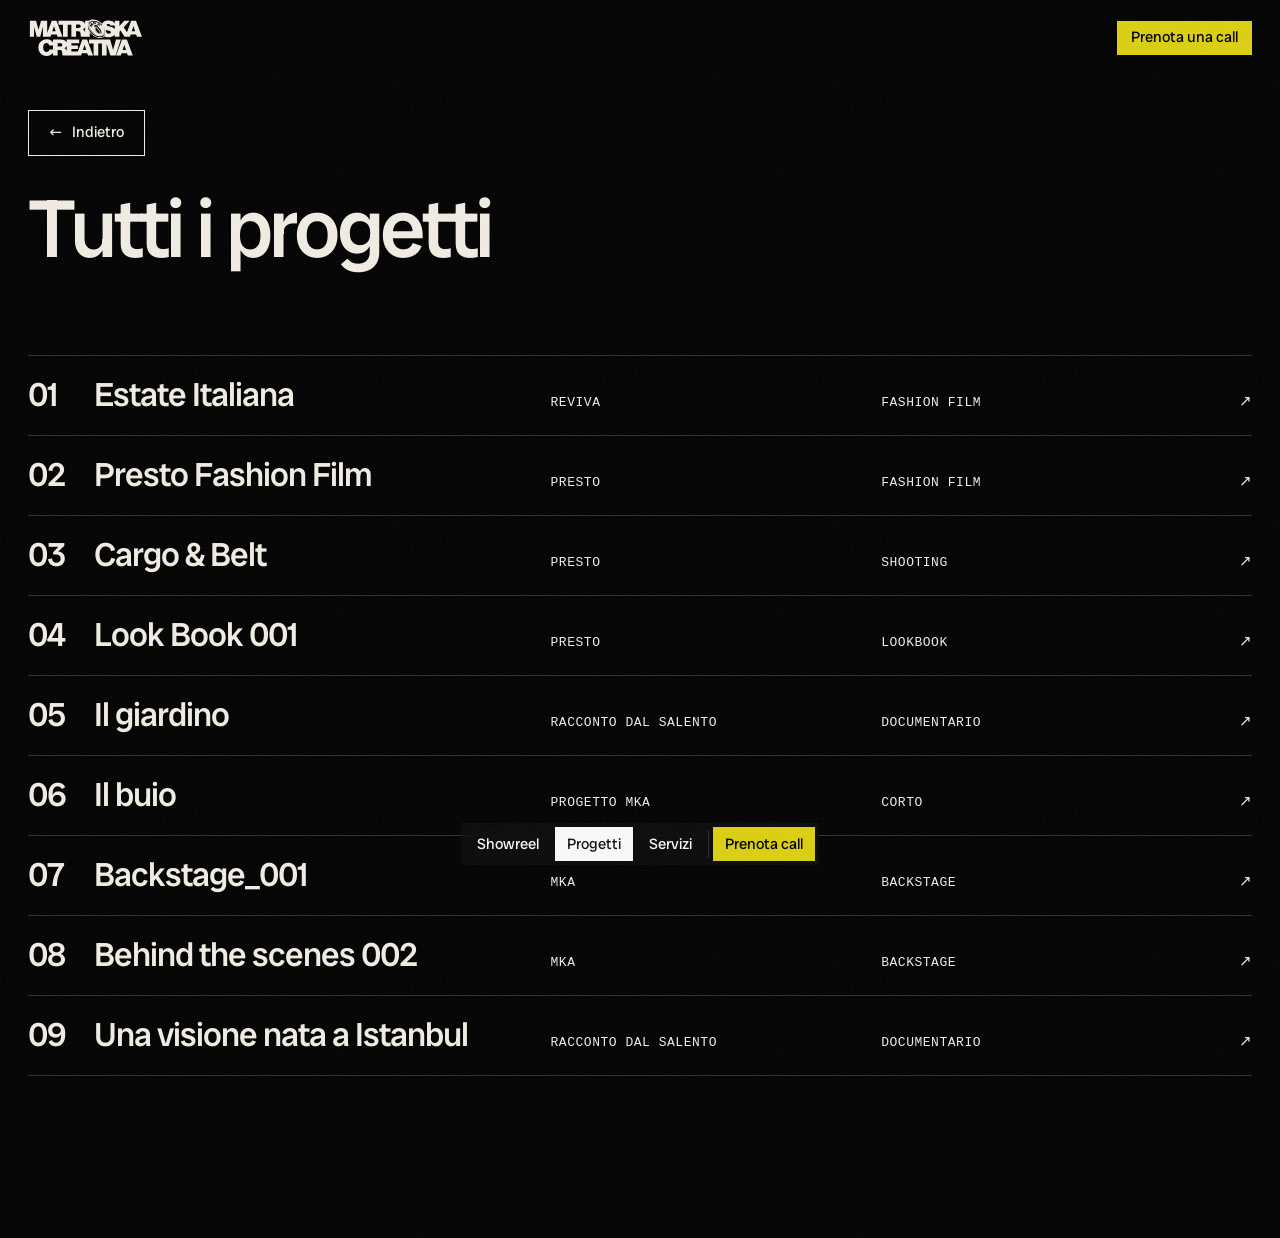
==== commit c7c81dda: "cambiamenti frontend vari" ====
--- a/progetti.html
+++ b/progetti.html
@@ -14,9 +14,18 @@
 <style>
   /* in alto basta lo spazio per la testata fissa più un po' di respiro */
   .index { padding: max(110px, 12vh) var(--pad) 18vh; }
+  /* torna da dove si è arrivati (home o progetto), se no alla sezione progetti della home */
+  .back {
+    display: inline-flex; align-items: center; gap: 10px; margin-bottom: 36px;
+    padding: 11px 20px; border: 1px solid var(--cream); font-size: var(--fs-3); text-decoration: none;
+    transition: background .3s, color .3s;
+  }
+  .back span { transition: transform .4s var(--ease); }
+  .back:hover { background: var(--cream); color: var(--black); }
+  .back:hover span { transform: translateX(-4px); }
   .rows { list-style: none; margin: 0; padding: 0; border-top: 1px solid rgba(241,237,228,.2); }
   .rows a {
-    display: grid; grid-template-columns: 60px 1.4fr 1fr 1fr 40px; align-items: center; gap: 16px;
+    display: grid; grid-template-columns: calc(var(--fs-2) * 1.5) 1.4fr 1fr 1fr 40px; align-items: baseline; gap: 16px;
     padding: 22px 0; border-bottom: 1px solid rgba(241,237,228,.2); text-decoration: none;
     transition: padding .45s var(--ease), background-color .3s;
   }
@@ -26,22 +35,24 @@
   }
   /* cliente e tipo: sul desktop sono due colonne della griglia, sul telefono una riga sotto il titolo */
   .rows .meta { display: contents; }
-  .rows .t { font-size: clamp(22px, 3vw, 44px); font-weight: 500; letter-spacing: -.03em; line-height: 1.05; }
-  .rows .m { font-family: var(--f-mono); font-stretch: 80%; font-size: 14px; text-transform: uppercase; letter-spacing: .04em; }
+  /* numero grande come il titolo */
+  .rows .t, .rows .n { font-size: var(--fs-2); font-weight: 500; letter-spacing: -.03em; line-height: 1.05; }
+  .rows .m { font-family: var(--f-mono); font-stretch: 80%; font-size: var(--fs-mono); text-transform: uppercase; letter-spacing: .04em; }
   .rows .ar { justify-self: end; }
   .peek {
     position: fixed; left: 0; top: 0; z-index: 40; width: 300px; aspect-ratio: 4 / 3; border-radius: 0; overflow: hidden;
     pointer-events: none; opacity: 0; transform: translate(-50%, -50%) scale(.9); transition: opacity .3s, transform .45s var(--ease);
   }
   .peek.on { opacity: 1; transform: translate(-50%, -50%) scale(1); }
+  /* sopra le righe il cursore è l'anteprima stessa */
+  @media (hover: hover) { .rows a { cursor: none; } }
   .peek img { width: 100%; height: 100%; object-fit: cover; }
   @media (max-width: 760px) {
-    .rows a { grid-template-columns: 26px 1fr 16px; gap: 8px 12px; align-items: baseline; padding: 20px 0; }
+    .rows a { grid-template-columns: calc(var(--fs-2) * 1.5) 1fr 16px; gap: 8px 12px; align-items: baseline; padding: 20px 0; }
     .rows .n { grid-column: 1; grid-row: 1; }
-    .rows .t { grid-column: 2; grid-row: 1; font-size: 26px; }
+    .rows .t { grid-column: 2; grid-row: 1; }
     .rows .ar { grid-column: 3; grid-row: 1; }
     .rows .meta { grid-column: 2; grid-row: 2; display: flex; flex-wrap: wrap; gap: 4px 14px; }
-    .rows .meta .m { font-size: 13px; }
     .peek { display: none; }
   }
 </style>
@@ -50,14 +61,13 @@
 <div class="grain" aria-hidden="true"></div>
 <header class="top">
   <a class="brand" href="index.html" aria-label="MKA, torna alla home">
-    <img src="logo/moneta-crema.svg" alt="" width="34" height="34">
-    <span class="brand-txt">MKA<span class="brand-sub">Matrioska Creativa</span></span>
+    <img src="logo/matrioska-creativa-crema.svg" alt="" width="1010" height="346">
   </a>
   <a class="cta-top" href="index.html#call">Prenota una call</a>
 </header>
 
 <main class="index">
-  <p class="label">Archivio</p>
+  <a class="back" id="back" href="index.html#progetti"><span aria-hidden="true">&#8592;</span> Indietro</a>
   <h1 class="sec-title" style="margin-bottom:clamp(40px,7vw,96px)">Tutti i progetti</h1>
   <ul class="rows" id="rows"></ul>
 </main>
@@ -76,10 +86,17 @@
 <script type="module">
   import { PROJECTS } from "./js/data.js";
   import { bindOpen } from "./js/apri.js";
+  // "Indietro": se si arriva da una pagina del sito torna lì (con la posizione di
+  // scroll che il browser ricorda), se no alla sezione progetti della home
+  document.getElementById("back").addEventListener("click", (e) => {
+    let same = false;
+    try { same = !!document.referrer && new URL(document.referrer).origin === location.origin; } catch { /* niente */ }
+    if (same && history.length > 1) { e.preventDefault(); history.back(); }
+  });
   const rows = document.getElementById("rows");
   rows.innerHTML = PROJECTS.map((p, i) => `
     <li><a href="progetto.html?p=${p.slug}" data-img="img/${p.imgs[0]}.jpg" data-pos="${p.pos || "50% 50%"}">
-      <span class="m n">${String(i + 1).padStart(2, "0")}</span>
+      <span class="n">${String(i + 1).padStart(2, "0")}</span>
       <span class="t">${p.title}</span>
       <span class="meta"><span class="m">${p.client}</span><span class="m">${p.tag}</span></span>
       <span class="ar" aria-hidden="true">&#8599;</span>
@@ -91,12 +108,24 @@
     el: peek.classList.contains("on") ? peek : null,
     src: a.dataset.img, pos: a.dataset.pos, radius: "0px",
   }));
-  rows.querySelectorAll("a").forEach((a) => {
-    // anteprima solo con il mouse: al tocco comparirebbe e resterebbe lì
-    a.addEventListener("pointerenter", (e) => { if (e.pointerType !== "mouse") return; pimg.src = a.dataset.img; pimg.style.objectPosition = a.dataset.pos; peek.classList.add("on"); });
-    a.addEventListener("pointerleave", () => peek.classList.remove("on"));
-    a.addEventListener("pointermove", (e) => { peek.style.left = e.clientX + 180 + "px"; peek.style.top = e.clientY + "px"; });
-  });
+  // l'anteprima è il cursore: centrata sul puntatore, la freccia sparisce sopra
+  // le righe. Solo con il mouse (al tocco comparirebbe e resterebbe lì). La riga
+  // sotto il puntatore si cerca anche allo scroll, non solo al movimento: con la
+  // rotellina il browser non manda pointerenter/leave e l'immagine restava vecchia.
+  let mx = -1, my = -1, raf = 0;
+  const check = () => {
+    raf = 0;
+    const a = mx >= 0 ? document.elementFromPoint(mx, my)?.closest("#rows a") : null;
+    if (a) {
+      if (pimg.getAttribute("src") !== a.dataset.img) { pimg.src = a.dataset.img; pimg.style.objectPosition = a.dataset.pos; }
+      peek.style.left = mx + "px"; peek.style.top = my + "px";
+    }
+    peek.classList.toggle("on", !!a);
+  };
+  const ask = () => { if (!raf) raf = requestAnimationFrame(check); };
+  addEventListener("pointermove", (e) => { if (e.pointerType !== "mouse") return; mx = e.clientX; my = e.clientY; ask(); }, { passive: true });
+  addEventListener("scroll", ask, { passive: true });
+  document.documentElement.addEventListener("pointerleave", () => { mx = my = -1; ask(); });
 </script>
 </body>
 </html>
--- a/css/style.css
+++ b/css/style.css
@@ -4,7 +4,7 @@
    titoli. Il secondario resta Datatype. */
 
 :root {
-  --yellow: #F0E630;
+  --yellow: #DBD010;
   --cream: #F1EDE4;
   --white: #FFFFFF;
   --black: #000000;
@@ -12,6 +12,13 @@
 
   --f-sans: "Radio Canada Big", system-ui, sans-serif;
   --f-mono: "Datatype", ui-monospace, monospace;
+
+  /* scala dei testi (richiesta di Niccolò, 24/11/2026): tre grandezze in
+     Radio Canada Big più una sola per il Datatype. Non aggiungerne altre */
+  --fs-1: clamp(44px, 6.4vw, 108px);  /* titoli delle sezioni e del progetto */
+  --fs-2: clamp(24px, 2.6vw, 40px);   /* sottotitoli: card, servizi, righe, numerazioni */
+  --fs-3: 15px;                       /* testo, bottoni, pillola */
+  --fs-mono: 13px;                    /* tutto il Datatype */
 
   --pad: clamp(16px, 2.2vw, 32px);
   --ease: cubic-bezier(.22, 1, .36, 1);
@@ -35,7 +42,7 @@
   color: var(--cream);
   font-family: var(--f-sans);
   font-weight: 400;
-  font-size: 16px;
+  font-size: var(--fs-3);
   line-height: 1.45;
   -webkit-font-smoothing: antialiased;
   overflow-x: clip;
@@ -48,10 +55,10 @@
 .skip { position: fixed; left: 12px; top: -60px; z-index: 100; background: var(--yellow); color: var(--black); padding: 8px 12px; border-radius: 0; }
 .skip:focus { top: 12px; }
 
-.label, .hint, .reel-note, .band, .corner, .tc {
+.label, .hint, .reel-note, .band, .tc {
   font-family: var(--f-mono);
   font-stretch: 80%;
-  font-size: 13px;
+  font-size: var(--fs-mono);
   letter-spacing: .04em;
   text-transform: uppercase;
 }
@@ -73,13 +80,13 @@
 .btn {
   display: inline-flex; align-items: center; gap: .4em;
   height: 46px; padding: 0 22px; border: 0; border-radius: 0;
-  font-size: 15px; text-decoration: none; cursor: pointer;
+  font-size: var(--fs-3); text-decoration: none; cursor: pointer;
   transition: transform .4s var(--ease), background-color .3s, color .3s;
 }
 .btn:hover { transform: translateY(-2px); }
 .btn:active { transform: translateY(0) scale(.98); }
 .btn-yellow { background: var(--yellow); color: var(--black); }
-.btn-yellow:hover { background: #D9CF1F; }
+.btn-yellow:hover { background: #BEB50E; }
 .btn-cream { background: var(--cream); color: var(--black); }
 :focus-visible { outline: 2px solid var(--cream); outline-offset: 3px; }
 
@@ -95,29 +102,19 @@
   display: flex; align-items: center; gap: 12px; text-decoration: none;
   mix-blend-mode: difference;
 }
-.brand img { width: 34px; height: 34px; }
-.brand-txt { font-family: var(--f-mono); font-stretch: 80%; font-size: 15px; letter-spacing: .04em; line-height: 1.05; display: flex; flex-direction: column; }
-.brand-sub { font-size: 11px; text-transform: uppercase; }
+/* logo esteso (MATRIOSKA CREATIVA su due righe), niente scritte in Datatype */
+.brand img { display: block; height: 40px; width: auto; }
 .cta-top {
   height: 34px; display: inline-flex; align-items: center; padding: 0 14px;
   border-radius: 0; background: var(--yellow); color: var(--black);
-  font-size: 14px; text-decoration: none;
+  font-size: var(--fs-3); text-decoration: none;
   transition: background-color .3s;
 }
-.cta-top:hover { background: #D9CF1F; }
-
-.corner {
-  position: fixed; bottom: 47px; z-index: 55; font-size: 12px;
-  color: var(--cream); mix-blend-mode: difference; text-decoration: none;
-  opacity: 0; transition: opacity .5s;
-}
-.corner-l { left: var(--pad); }
-.corner-r { right: var(--pad); }
-body.nav-on .corner { opacity: 1; }
-@media (max-width: 900px) { .corner { display: none; } }
+.cta-top:hover { background: #BEB50E; }
+
 
 /* ═══ APERTURA ═══ */
-.hero { position: relative; height: calc(var(--th) * 2.8); }
+.hero { position: relative; height: calc(var(--th) * 2); }
 .hero-stage {
   position: sticky; top: 0; height: var(--th); overflow: hidden;
   background: var(--black);
@@ -146,29 +143,43 @@
   display: flex; flex-direction: column; align-items: center; justify-content: center;
   padding: 0 var(--pad);
   opacity: var(--front, 1);
-  transform: scale(var(--front-s, 1));
+  /* --cy (da js/main.js): sale al centro della parte visibile quando la barra degli indirizzi c'è */
+  transform: translateY(var(--cy, 0px)) scale(var(--front-s, 1));
   pointer-events: none;
 }
 .hero-front a { pointer-events: auto; }
-.hero-logo { position: relative; margin: 0; width: min(78vw, 980px); }
+/* --logo-w: larghezza del logo; il logo sta da solo al centro dello schermo,
+   il sottotitolo è fuori dal flusso subito sotto (altezza del logo = 346/1010 della larghezza) */
+.hero-front { --logo-w: min(68vw, 850px); }
+.hero-logo { position: relative; margin: 0; width: var(--logo-w); }
 .hero-logo img { filter: drop-shadow(0 6px 30px rgba(0,0,0,.35)); }
-.hero-letters { width: 100%; height: auto; }
-/* la moneta è il pittogramma intero di branding.pdf (logo/moneta-crema.svg):
-   nel logo la R la copre in parte, qui resta intera. Posata nella O con scala
-   0,45685 e spostamento 614,27/216,38 rispetto al viewBox delle lettere
-   (460,370 1010x346), ricavati da M, K, A e matrioska dei due disegni */
+.hero-letters { display: block; width: 100%; height: auto; }
+/* la moneta è il pittogramma intero di branding.pdf (logo/moneta-crema.svg).
+   Posata nella O con scala 0,45685 e spostamento 614,27/216,38 rispetto al
+   viewBox delle lettere (460,370 1010x346), ricavati da M, K, A e matrioska
+   dei due disegni. */
 .hero-coin {
   position: absolute; left: 50.103%; top: 1.813%; width: 17.912%; height: auto;
   transform-origin: 50% 50%;
 }
+/* la S rimessa sopra la moneta (logo/s-davanti.png, stessa cornice delle
+   lettere): è la S meno l'attacco in basso a sinistra, dove nel logo originale
+   la moneta sta davanti. Ricavata dai due SVG, lettere + moneta + questa S
+   combaciano con il logo intero salvo l'antialias. Senza ombra: nel logo
+   originale la S non fa ombra sulla moneta */
+.hero-logo .hero-s { position: absolute; left: 0; top: 0; width: 100%; height: auto; filter: none; }
 
 /* ─── intro: la moneta cade, si posa e va al suo posto nel logo (js/intro.js) ───
    Con .intro sull'html tutto il resto è nascosto, il fondo resta nero. */
 .intro .mosaic, .intro .hero-shade, .intro .top, .intro .hero-line,
-.intro .hero-bottom, .intro .hero-letters, .intro .hero-coin { opacity: 0; }
-.hero-line { margin: 22px 0 0; font-size: clamp(15px, 1.4vw, 19px); }
+.intro .hero-bottom, .intro .hero-letters, .intro .hero-coin, .intro .hero-s { opacity: 0; }
+.hero-line {
+  position: absolute; left: 0; right: 0; top: calc(50% + var(--logo-w) * 346 / 1010 / 2 + 22px);
+  margin: 0; text-align: center; font-size: var(--fs-3);
+}
 .hero-bottom {
-  position: absolute; left: 0; right: 0; bottom: calc(var(--ui, 0px) + max(32px, env(safe-area-inset-bottom)));
+  /* + --cy: annulla lo spostamento di .hero-front, qui basta --ui */
+  position: absolute; left: 0; right: 0; bottom: calc(var(--ui, 0px) + var(--cy, 0px) + max(32px, env(safe-area-inset-bottom)));
   display: flex; flex-direction: column; align-items: center; gap: 14px;
 }
 .hint { }
@@ -215,7 +226,7 @@
   position: relative; z-index: 1;
   display: inline-flex; align-items: center; height: 34px; padding: 8px 12px;
   border-radius: 0; color: #fafafa; text-decoration: none;
-  font-size: 14px; line-height: 18px; white-space: nowrap;
+  font-size: var(--fs-3); line-height: 18px; white-space: nowrap;
   opacity: 0; transition: color .3s, opacity .4s;
 }
 .pill.on a { opacity: 1; transition-delay: 0s, .35s; }
@@ -227,19 +238,19 @@
 }
 .pill-sep { width: 1px; height: 28px; background: rgba(250, 250, 250, .14); }
 .pill a.pill-call { background: var(--yellow); color: var(--black); transition: color .3s, opacity .4s, background-color .3s; }
-@media (hover: hover) { .pill a.pill-call:hover { background: #D9CF1F; } }
+@media (hover: hover) { .pill a.pill-call:hover { background: #BEB50E; } }
 /* nella sezione della call la capsula chiara passa sopra il bottone giallo */
 .pill a.pill-call.is-lit { background: transparent; color: var(--ink); }
 @media (max-width: 560px) {
-  .pill a { padding: 8px 10px; font-size: 13px; }
-}
-@media (max-width: 380px) { .pill a { padding: 8px 8px; font-size: 12.5px; } }
+  .pill a { padding: 8px 9px; }
+}
+@media (max-width: 380px) { .pill a { padding: 8px 6px; } }
 
 /* ═══ SEZIONI ═══ */
 .sec-title {
   margin: 0; font-weight: 500;
-  font-size: clamp(64px, 12.5vw, 210px);
-  line-height: .86; letter-spacing: -.055em;
+  font-size: var(--fs-1);
+  line-height: .9; letter-spacing: -.045em;
 }
 .label { margin: 0 0 18px; }
 
@@ -252,16 +263,18 @@
   display: grid; grid-template-columns: 1fr auto; align-items: end;
   margin-bottom: clamp(40px, 7vw, 96px);
 }
-.sec-head .label { grid-column: 1 / -1; }
 .link-all {
   font-family: var(--f-mono); font-stretch: 80%; text-transform: uppercase; letter-spacing: .04em;
-  font-size: 14px; text-decoration: none; padding: 10px 16px; border: 1px solid rgba(241,237,228,.35); border-radius: 0;
+  font-size: var(--fs-mono); text-decoration: none; padding: 10px 16px; border: 1px solid rgba(241,237,228,.35); border-radius: 0;
   transition: background-color .3s, color .3s, border-color .3s;
   margin-bottom: 1.2vw;
 }
 .link-all:hover { background: var(--cream); color: var(--black); border-color: var(--cream); }
 
 .work-grid { display: grid; grid-template-columns: 1fr 1fr; gap: 24px; }
+/* tre progetti in home: il primo grande a tutta riga, sotto due piccoli */
+.work-grid .card:first-child { grid-column: 1 / -1; }
+.work-grid .card:first-child .card-media { aspect-ratio: 16 / 8; }
 /* lo stato acceso (.is-on) lo mette js/main.js, non :hover: vedi la nota lì */
 .card { display: block; text-decoration: none; }
 .card-media {
@@ -288,23 +301,19 @@
 .card.is-on .card-media::after, .card:focus-visible .card-media::after { box-shadow: inset 0 0 0 4px var(--yellow); }
 .card-meta {
   position: absolute; left: 0; right: 0; bottom: 0; z-index: 2;
-  display: grid; grid-template-columns: auto 1fr auto; gap: 4px 16px; align-items: baseline;
+  display: grid; grid-template-columns: auto 1fr; gap: 4px 16px; align-items: baseline;
   padding: clamp(16px, 1.8vw, 26px);
   color: var(--cream);
 }
-.card-n { font-family: var(--f-mono); font-stretch: 80%; font-size: 13px; }
-.card-title { margin: 0; font-size: clamp(22px, 2.2vw, 32px); font-weight: 500; letter-spacing: -.02em; line-height: 1.1; }
-.card-client { grid-column: 2; font-family: var(--f-mono); font-stretch: 80%; font-size: 14px; text-transform: uppercase; letter-spacing: .04em; }
-.card-tag {
-  grid-column: 3; grid-row: 1; justify-self: end;
-  font-family: var(--f-mono); font-stretch: 80%; font-size: 12px; text-transform: uppercase; letter-spacing: .04em;
-  padding: 4px 9px; border-radius: 0; background: var(--yellow); color: var(--black);
-}
+/* numerazione grande come il titolo (richiesta di Niccolò) */
+.card-n { font-size: var(--fs-2); font-weight: 500; letter-spacing: -.02em; line-height: 1.1; }
+.card-title { margin: 0; font-size: var(--fs-2); font-weight: 500; letter-spacing: -.02em; line-height: 1.1; }
+.card-client { grid-column: 2; font-family: var(--f-mono); font-stretch: 80%; font-size: var(--fs-mono); text-transform: uppercase; letter-spacing: .04em; }
 
 /* etichetta che segue il puntatore sopra le card, accanto alla freccia (che resta visibile) */
 .cur {
   position: fixed; left: 0; top: 0; z-index: 80; pointer-events: none;
-  font-family: var(--f-mono); font-stretch: 80%; font-size: 13px; text-transform: uppercase; letter-spacing: .04em;
+  font-family: var(--f-mono); font-stretch: 80%; font-size: var(--fs-mono); text-transform: uppercase; letter-spacing: .04em;
   padding: 9px 14px; border-radius: 0; background: var(--cream); color: var(--black);
   transform: translate(16px, 18px) scale(0); transform-origin: 0 0; transition: transform .35s var(--ease);
 }
@@ -317,7 +326,6 @@
 .leave-veil { position: fixed; inset: 0; z-index: 84; background: var(--black); pointer-events: none; }
 .fly { position: fixed; z-index: 85; pointer-events: none; }
 .fly > img { position: absolute; inset: 0; width: 100%; height: 100%; object-fit: cover; border-radius: inherit; }
-.fly .pj-guide { transform: scaleX(0); }
 .br { position: absolute; z-index: 3; width: 20px; height: 20px; border: 0 solid var(--cream); pointer-events: none; transition: border-color .4s; }
 .br-tl { top: -7px; left: -7px; border-top-width: 1.5px; border-left-width: 1.5px; }
 .br-tr { top: -7px; right: -7px; border-top-width: 1.5px; border-right-width: 1.5px; }
@@ -330,11 +338,11 @@
   background: var(--black); color: var(--cream);
   padding: 12vh var(--pad) 12vh;
 }
-.crew .sec-title { font-size: clamp(36px, 10.4vw, 190px); white-space: nowrap; }
+.crew .sec-title { font-size: min(var(--fs-1), 10.4vw); white-space: nowrap; }
 /* i due testi del manifesto affiancati sotto il titolo */
 .crew-intro { display: grid; grid-template-columns: 1fr 1fr; gap: 24px 40px; margin-top: clamp(28px, 4vw, 56px); }
-.crew-lead { margin: 0; font-size: clamp(22px, 2.3vw, 34px); line-height: 1.15; letter-spacing: -.02em; font-weight: 500; max-width: 18em; }
-.crew-body { margin: 0; font-size: 17px; max-width: 30em; align-self: end; }
+.crew-lead { margin: 0; font-size: var(--fs-2); line-height: 1.15; letter-spacing: -.02em; font-weight: 500; max-width: 18em; }
+.crew-body { margin: 0; font-size: var(--fs-3); max-width: 30em; align-self: end; }
 .services { display: grid; gap: 16px; margin-top: clamp(40px, 6vw, 88px); }
 .svc {
   border-radius: 0;
@@ -345,14 +353,14 @@
 .svc.is-on { box-shadow: inset 0 0 0 4px var(--yellow); }
 .svc-h { margin: 0; font-weight: 500; }
 .svc-head {
-  width: 100%; display: grid; grid-template-columns: 56px 1fr auto; align-items: center; gap: 16px;
+  width: 100%; display: grid; grid-template-columns: calc(var(--fs-2) * 1.5) 1fr auto; align-items: baseline; gap: 16px;
   padding: clamp(22px, 2.6vw, 40px); background: none; border: 0; border-radius: inherit;
   text-align: left; cursor: pointer;
 }
-.svc-n { font-family: var(--f-mono); font-stretch: 80%; font-size: 13px; font-weight: 400; }
-.svc-title { font-weight: 500; font-size: clamp(26px, 3.4vw, 56px); line-height: 1.05; letter-spacing: -.03em; }
+.svc-n { font-size: var(--fs-2); font-weight: 500; line-height: 1.05; letter-spacing: -.03em; }
+.svc-title { font-weight: 500; font-size: var(--fs-2); line-height: 1.05; letter-spacing: -.03em; }
 /* più che diventa meno (e giallo): la stanghetta verticale si chiude ruotando */
-.svc-plus { position: relative; width: 26px; height: 26px; }
+.svc-plus { position: relative; width: 26px; height: 26px; align-self: center; }
 .svc-plus::before, .svc-plus::after {
   content: ""; position: absolute; left: 0; right: 0; top: 50%; height: 2px; margin-top: -1px;
   background: var(--cream); transition: transform .5s var(--ease), background-color .3s;
@@ -366,14 +374,14 @@
 .svc-inner {
   min-height: 0; overflow: hidden;
   display: grid; gap: 14px; align-content: start;
-  padding: 0 clamp(22px, 2.6vw, 40px) 0 calc(clamp(22px, 2.6vw, 40px) + 72px);
+  padding: 0 clamp(22px, 2.6vw, 40px) 0 calc(clamp(22px, 2.6vw, 40px) + var(--fs-2) * 1.5 + 16px);
   transition: padding-bottom .6s var(--ease);
 }
 .svc.open .svc-inner { padding-bottom: clamp(22px, 2.6vw, 40px); }
-.svc-text { margin: 0; font-size: 17px; max-width: 40em; }
+.svc-text { margin: 0; font-size: var(--fs-3); max-width: 40em; }
 .svc-items { list-style: none; padding: 0; margin: 6px 0 0; display: flex; flex-wrap: wrap; gap: 8px; }
 .svc-items li {
-  font-family: var(--f-mono); font-stretch: 80%; text-transform: uppercase; letter-spacing: .04em; font-size: 13px;
+  font-family: var(--f-mono); font-stretch: 80%; text-transform: uppercase; letter-spacing: .04em; font-size: var(--fs-mono);
   padding: 6px 12px; border: 1px solid rgba(241,237,228,.35); border-radius: 0;
 }
 
@@ -384,20 +392,21 @@
   display: grid; grid-template-columns: minmax(240px, 24vw) 1fr; gap: 40px;
   padding: 12vh var(--pad) 14vh;
 }
-/* colonna dei testi ferma mentre si scorre, come nei servizi. Stretta apposta:
-   sotto gli 800px circa di iframe Cal.com impila dettagli, mese e orari */
-.call-side { align-self: start; position: sticky; top: 110px; }
-.call .sec-title { font-size: clamp(56px, 7vw, 120px); }
-.call-lead { margin: 30px 0 0; font-size: clamp(18px, 1.6vw, 22px); max-width: 26em; }
+/* colonna dei testi, stretta apposta: sotto gli 800px circa di iframe Cal.com
+   impila dettagli, mese e orari. Niente position: sticky (tolto il 24/11/2026):
+   con la colonna alta quasi quanto il calendario si agganciava per un centinaio
+   di px e sembrava scendere e salire seguendo lo scroll */
+.call-side { align-self: start; }
+.call-lead { margin: 30px 0 0; font-size: var(--fs-3); max-width: 26em; }
 .call-links { list-style: none; padding: 0; margin: 36px 0 0; display: grid; gap: 8px; }
-.call-links a { font-family: var(--f-mono); font-stretch: 80%; text-transform: uppercase; letter-spacing: .04em; font-size: 15px; text-decoration: none; border-bottom: 1px solid rgba(241,237,228,.4); }
+.call-links a { font-family: var(--f-mono); font-stretch: 80%; text-transform: uppercase; letter-spacing: .04em; font-size: var(--fs-mono); text-decoration: none; border-bottom: 1px solid rgba(241,237,228,.4); }
 .call-links a:hover { border-color: var(--cream); }
 
 .cal-wrap { min-width: 0; }
 /* altezza minima mentre l'iframe carica, così la pagina non salta */
 .cal-inline { width: 100%; min-height: 560px; overflow: auto; }
 .cal-fallback {
-  margin: 18px 0 0; font-family: var(--f-mono); font-stretch: 80%; text-transform: uppercase; letter-spacing: .04em; font-size: 13px;
+  margin: 18px 0 0; font-family: var(--f-mono); font-stretch: 80%; text-transform: uppercase; letter-spacing: .04em; font-size: var(--fs-mono);
 }
 .cal-wrap.is-ready .cal-fallback { display: none; }
 .cal-fallback a { text-decoration: none; border-bottom: 1px solid rgba(241,237,228,.4); }
@@ -408,7 +417,7 @@
 .foot-logo { width: 100%; height: auto; }
 .foot-row {
   display: flex; flex-wrap: wrap; gap: 12px 28px; margin-top: 40px;
-  font-family: var(--f-mono); font-stretch: 80%; text-transform: uppercase; letter-spacing: .04em; font-size: 14px;
+  font-family: var(--f-mono); font-stretch: 80%; text-transform: uppercase; letter-spacing: .04em; font-size: var(--fs-mono);
 }
 .foot-row a { text-decoration: none; }
 .foot-row span { margin-right: auto; }
@@ -424,16 +433,18 @@
 .modal-box iframe { position: absolute; inset: 0; width: 100%; height: 100%; border: 0; }
 .modal-fb { position: absolute; inset: 0; display: grid; place-content: center; gap: 18px; text-align: center; padding: 24px; }
 .modal-fb p { margin: 0; max-width: 34em; }
-.modal-x { position: absolute; top: 18px; right: var(--pad); background: none; border: 0; cursor: pointer; font-family: var(--f-mono); font-stretch: 80%; text-transform: uppercase; letter-spacing: .04em; font-size: 14px; }
+.modal-x { position: absolute; top: 18px; right: var(--pad); background: none; border: 0; cursor: pointer; font-family: var(--f-mono); font-stretch: 80%; text-transform: uppercase; letter-spacing: .04em; font-size: var(--fs-mono); }
 
 /* ─── telefono ─── */
 @media (max-width: 860px) {
+  .hero-front { --logo-w: 74vw; }
   /* sul telefono spazi fissi e stretti tra le sezioni: in vh diventavano bande nere enormi */
   .work { padding: 80px var(--pad) 60px; }
   .crew, .call { padding: 60px var(--pad); gap: 32px; }
   .foot { padding: 60px var(--pad) 120px; }
   .sec-head { margin-bottom: 36px; }
   .work-grid { grid-template-columns: 1fr; gap: 28px; }
+  .work-grid .card:first-child .card-media { aspect-ratio: 4 / 3; }
   .crew, .call { grid-template-columns: 1fr; }
   /* su telefono i contatti vanno sotto il calendario: la colonna si scioglie
      e i suoi figli diventano righe della griglia di .call */
@@ -442,12 +453,12 @@
   .call .cal-wrap { margin-top: 36px; }
   .call .call-links { order: 1; margin-top: 36px; }
   .crew-intro { grid-template-columns: 1fr; }
-  .svc-head { grid-template-columns: 32px 1fr auto; gap: 12px; }
+  .svc-head { grid-template-columns: calc(var(--fs-2) * 1.5) 1fr auto; gap: 12px; }
   .svc-plus { width: 20px; height: 20px; }
   .svc-inner { padding-left: clamp(22px, 2.6vw, 40px); }
   .sec-head { grid-template-columns: 1fr; gap: 20px; }
   .link-all { justify-self: start; }
-  .brand-sub { display: none; }
+  .brand img { height: 32px; }
 }
 
 @media (prefers-reduced-motion: reduce) {
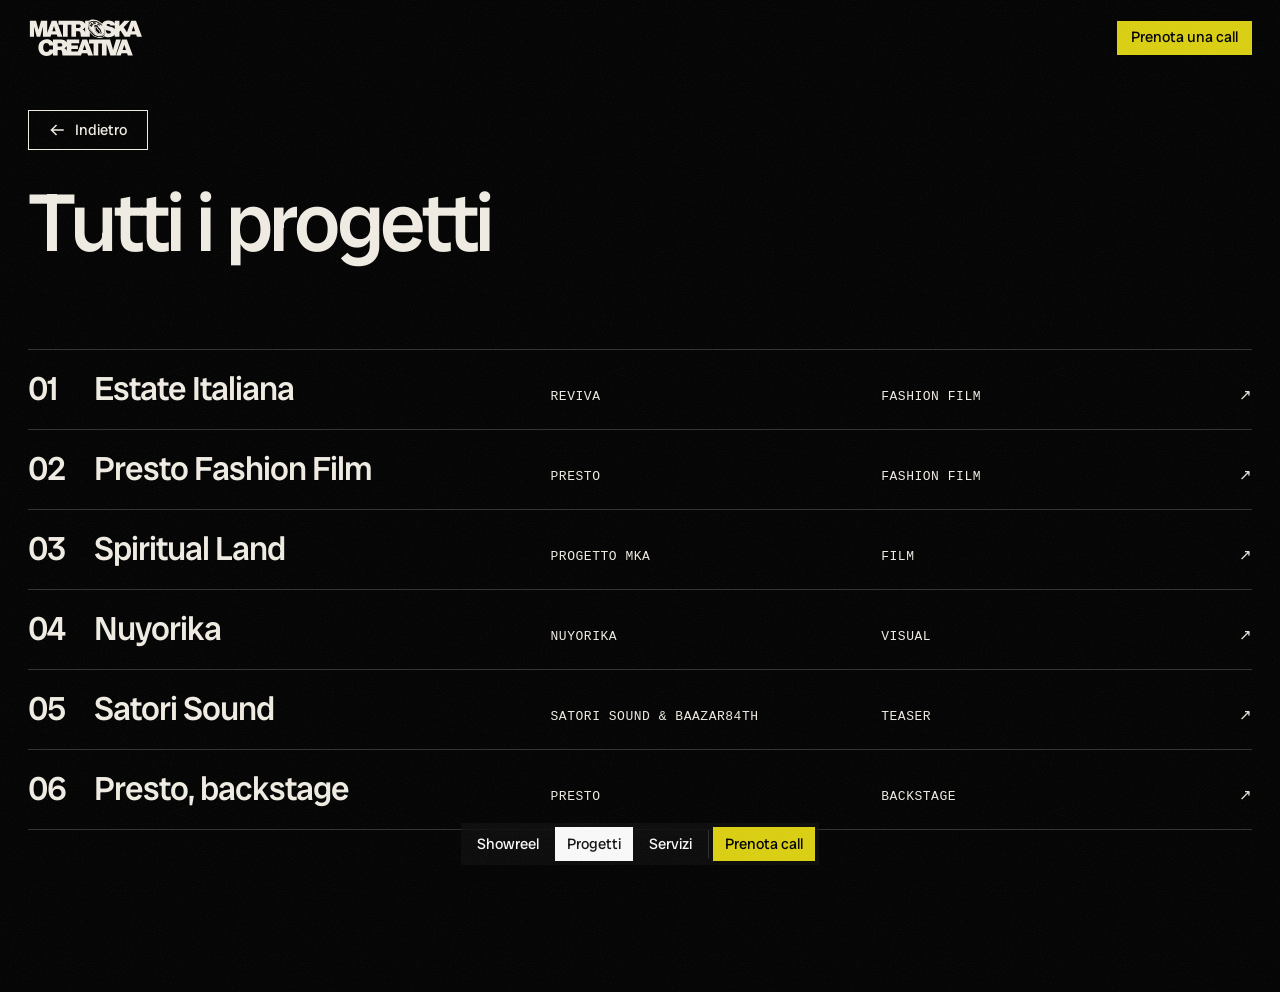
==== commit 60be2308: "vimeo v1 introdotto" ====
--- a/progetti.html
+++ b/progetti.html
@@ -17,12 +17,18 @@
   /* torna da dove si è arrivati (home o progetto), se no alla sezione progetti della home */
   .back {
     display: inline-flex; align-items: center; gap: 10px; margin-bottom: 36px;
-    padding: 11px 20px; border: 1px solid var(--cream); font-size: var(--fs-3); text-decoration: none;
+    padding: 11px 20px; line-height: 1; border: 1px solid var(--cream); font-size: var(--fs-3); text-decoration: none;
     transition: background .3s, color .3s;
   }
-  .back span { transition: transform .4s var(--ease); }
-  .back:hover { background: var(--cream); color: var(--black); }
-  .back:hover span { transform: translateX(-4px); }
+  /* freccia disegnata in SVG e centrata con flex: il carattere della freccia
+     nel font stava più alto o più basso della scritta a seconda del dispositivo */
+  .back svg { width: 16px; height: 16px; flex: none; transition: transform .4s var(--ease); }
+  .back:focus-visible { background: var(--cream); color: var(--black); outline: none; }
+  /* hover solo con il mouse: sul telefono restava acceso dopo il tocco */
+  @media (hover: hover) {
+    .back:hover { background: var(--cream); color: var(--black); }
+    .back:hover svg { transform: translateX(-4px); }
+  }
   .rows { list-style: none; margin: 0; padding: 0; border-top: 1px solid rgba(241,237,228,.2); }
   .rows a {
     display: grid; grid-template-columns: calc(var(--fs-2) * 1.5) 1.4fr 1fr 1fr 40px; align-items: baseline; gap: 16px;
@@ -67,7 +73,7 @@
 </header>
 
 <main class="index">
-  <a class="back" id="back" href="index.html#progetti"><span aria-hidden="true">&#8592;</span> Indietro</a>
+  <a class="back" id="back" href="index.html#progetti"><svg viewBox="0 0 16 16" aria-hidden="true"><path d="M14 8H2.5M7 3.5 2.5 8 7 12.5" fill="none" stroke="currentColor" stroke-width="1.5" stroke-linecap="square"/></svg><span>Indietro</span></a>
   <h1 class="sec-title" style="margin-bottom:clamp(40px,7vw,96px)">Tutti i progetti</h1>
   <ul class="rows" id="rows"></ul>
 </main>
--- a/css/style.css
+++ b/css/style.css
@@ -83,10 +83,10 @@
   font-size: var(--fs-3); text-decoration: none; cursor: pointer;
   transition: transform .4s var(--ease), background-color .3s, color .3s;
 }
-.btn:hover { transform: translateY(-2px); }
+@media (hover: hover) { .btn:hover { transform: translateY(-2px); } }
 .btn:active { transform: translateY(0) scale(.98); }
 .btn-yellow { background: var(--yellow); color: var(--black); }
-.btn-yellow:hover { background: #BEB50E; }
+@media (hover: hover) { .btn-yellow:hover { background: #BEB50E; } }
 .btn-cream { background: var(--cream); color: var(--black); }
 :focus-visible { outline: 2px solid var(--cream); outline-offset: 3px; }
 
@@ -110,7 +110,7 @@
   font-size: var(--fs-3); text-decoration: none;
   transition: background-color .3s;
 }
-.cta-top:hover { background: #BEB50E; }
+@media (hover: hover) { .cta-top:hover { background: #BEB50E; } }
 
 
 /* ═══ APERTURA ═══ */
@@ -206,6 +206,11 @@
 }
 .reel-ui.on { opacity: 1; transform: none; pointer-events: auto; }
 .reel-note { margin: 0; }
+/* comandi dei video integrati (showreel e cornice del progetto) */
+.vctl { display: flex; gap: 8px; }
+.vctl [hidden] { display: none; }
+.btn-line { background: transparent; color: var(--cream); box-shadow: inset 0 0 0 1px var(--cream); }
+@media (hover: hover) { .btn-line:hover { background: var(--cream); color: var(--black); } }
 
 
 /* ═══ PILLOLA (misure di unscene.work) ═══ */
@@ -269,7 +274,10 @@
   transition: background-color .3s, color .3s, border-color .3s;
   margin-bottom: 1.2vw;
 }
-.link-all:hover { background: var(--cream); color: var(--black); border-color: var(--cream); }
+/* hover solo con il mouse: sul telefono restava acceso dopo il tocco, anche
+   tornando indietro alla pagina (che il browser riprende dalla cache così com'era) */
+@media (hover: hover) { .link-all:hover { background: var(--cream); color: var(--black); border-color: var(--cream); } }
+.link-all:focus-visible { background: var(--cream); color: var(--black); border-color: var(--cream); outline: none; }
 
 .work-grid { display: grid; grid-template-columns: 1fr 1fr; gap: 24px; }
 /* tre progetti in home: il primo grande a tutta riga, sotto due piccoli */
@@ -400,7 +408,7 @@
 .call-lead { margin: 30px 0 0; font-size: var(--fs-3); max-width: 26em; }
 .call-links { list-style: none; padding: 0; margin: 36px 0 0; display: grid; gap: 8px; }
 .call-links a { font-family: var(--f-mono); font-stretch: 80%; text-transform: uppercase; letter-spacing: .04em; font-size: var(--fs-mono); text-decoration: none; border-bottom: 1px solid rgba(241,237,228,.4); }
-.call-links a:hover { border-color: var(--cream); }
+@media (hover: hover) { .call-links a:hover { border-color: var(--cream); } }
 
 .cal-wrap { min-width: 0; }
 /* altezza minima mentre l'iframe carica, così la pagina non salta */
@@ -410,7 +418,7 @@
 }
 .cal-wrap.is-ready .cal-fallback { display: none; }
 .cal-fallback a { text-decoration: none; border-bottom: 1px solid rgba(241,237,228,.4); }
-.cal-fallback a:hover { border-color: var(--cream); }
+@media (hover: hover) { .cal-fallback a:hover { border-color: var(--cream); } }
 
 /* ─── piede ─── */
 .foot { position: relative; z-index: 2; background: var(--black); padding: 10vh var(--pad) 130px; }
@@ -421,19 +429,6 @@
 }
 .foot-row a { text-decoration: none; }
 .foot-row span { margin-right: auto; }
-
-/* ─── modale showreel ─── */
-.modal {
-  width: 100vw; height: 100vh; max-width: none; max-height: none; margin: 0; padding: 0; border: 0;
-  background: rgba(0,0,0,.94); color: var(--cream);
-}
-.modal::backdrop { background: transparent; }
-.modal[open] { display: grid; place-items: center; }
-.modal-box { width: min(92vw, 160vh); aspect-ratio: 16 / 9; position: relative; background: #0a0a0a; border-radius: 0; overflow: hidden; }
-.modal-box iframe { position: absolute; inset: 0; width: 100%; height: 100%; border: 0; }
-.modal-fb { position: absolute; inset: 0; display: grid; place-content: center; gap: 18px; text-align: center; padding: 24px; }
-.modal-fb p { margin: 0; max-width: 34em; }
-.modal-x { position: absolute; top: 18px; right: var(--pad); background: none; border: 0; cursor: pointer; font-family: var(--f-mono); font-stretch: 80%; text-transform: uppercase; letter-spacing: .04em; font-size: var(--fs-mono); }
 
 /* ─── telefono ─── */
 @media (max-width: 860px) {
